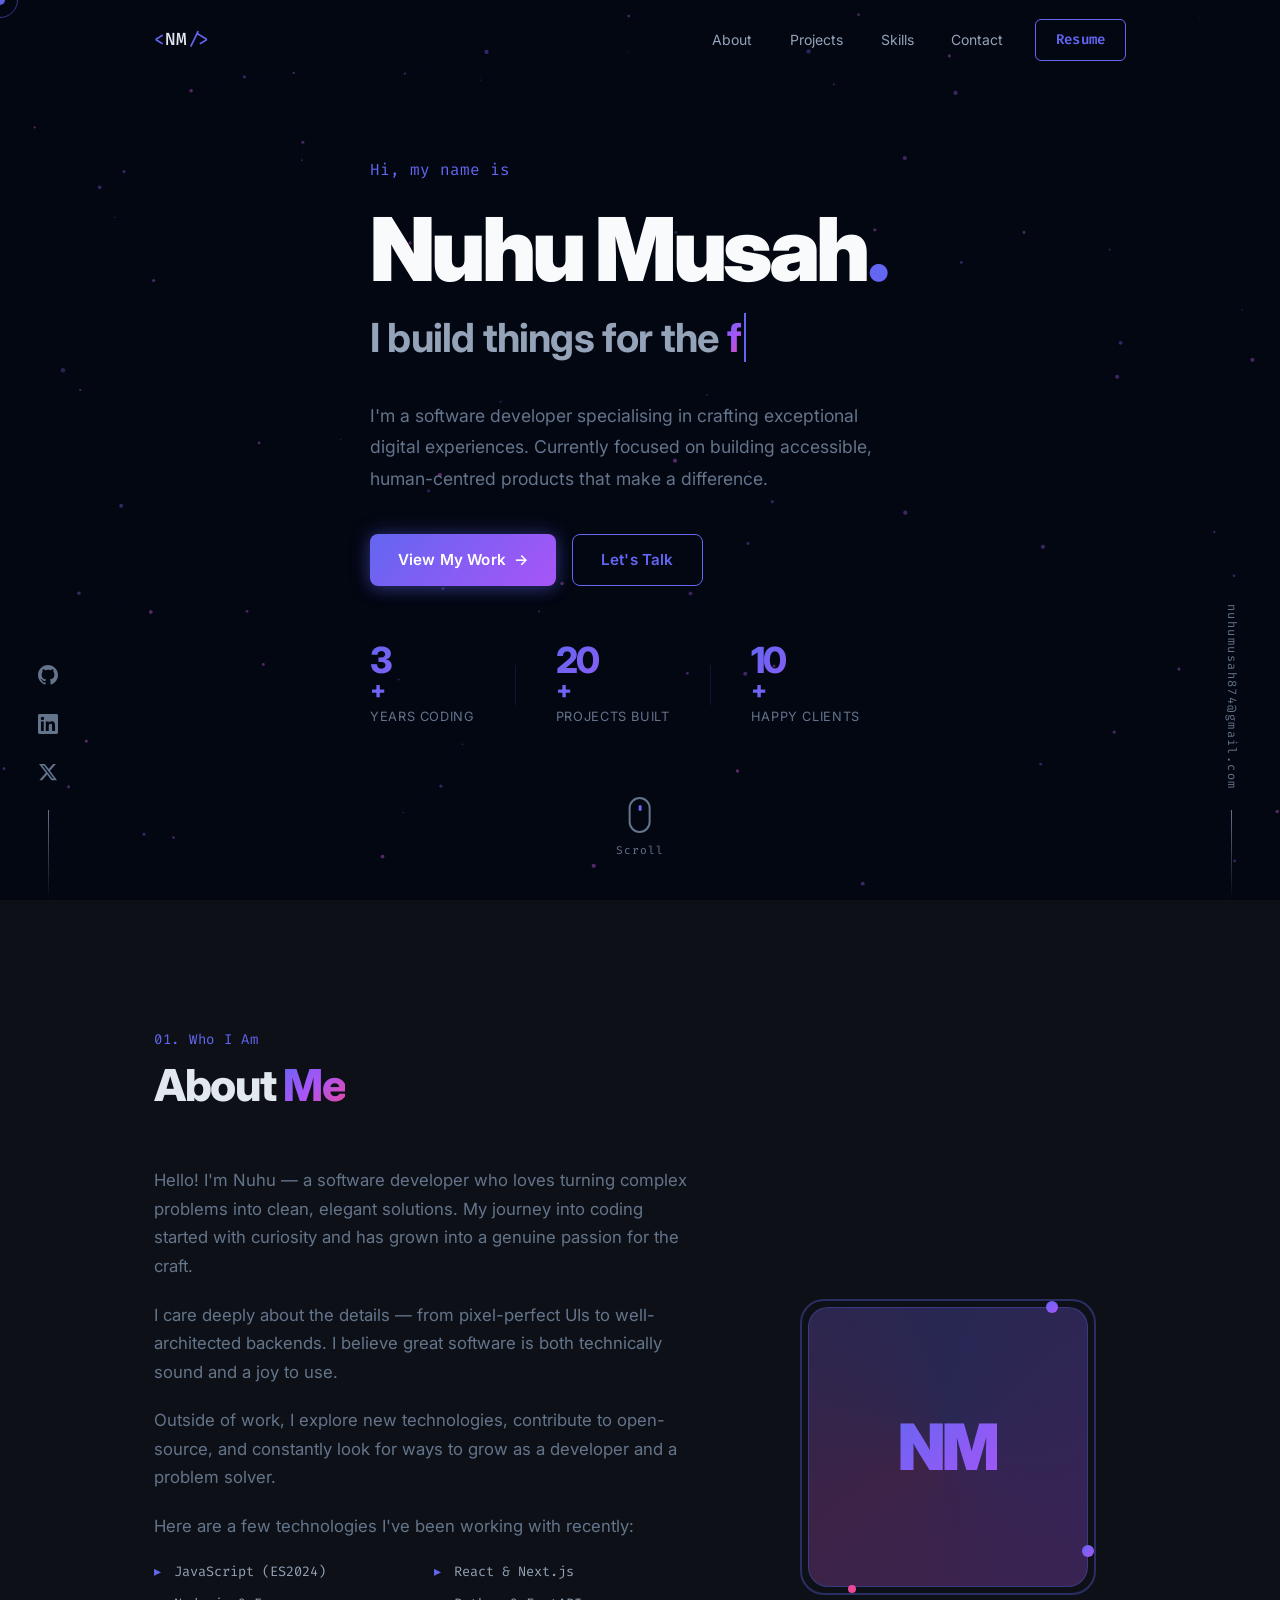
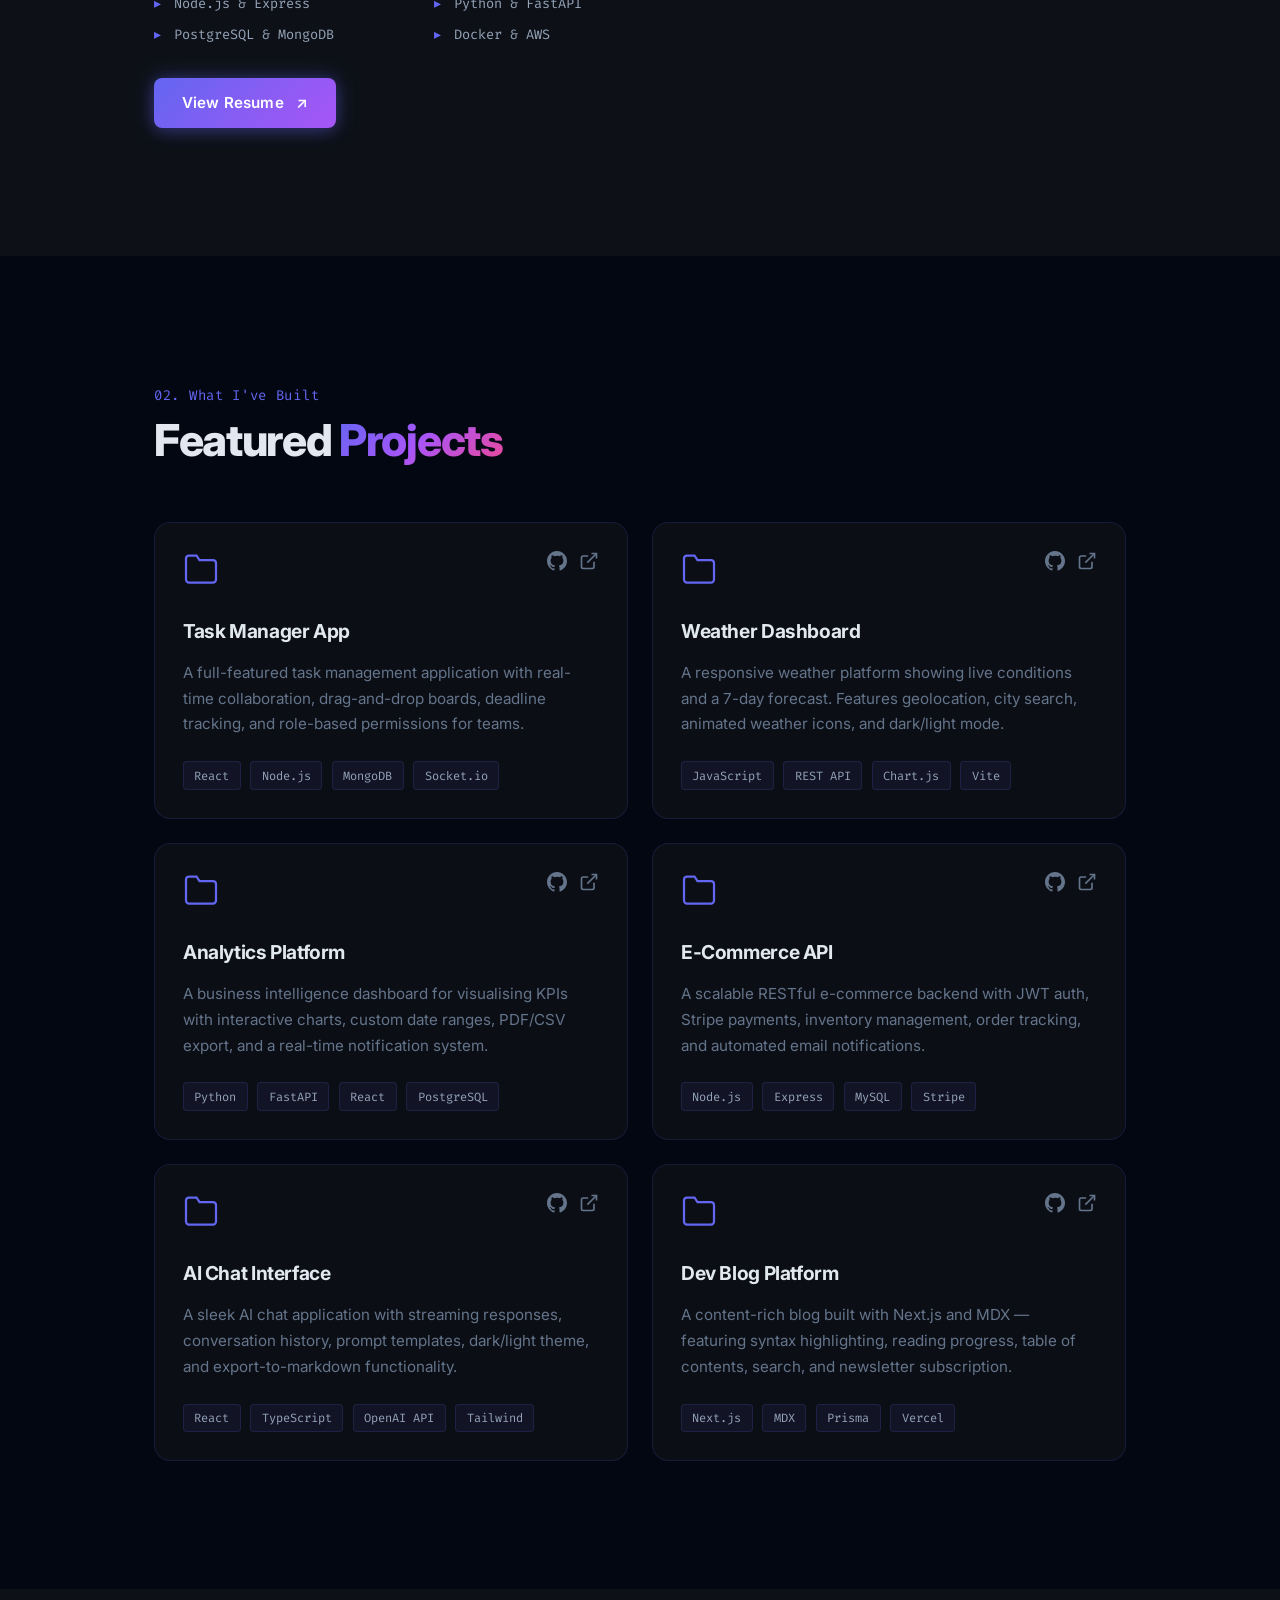
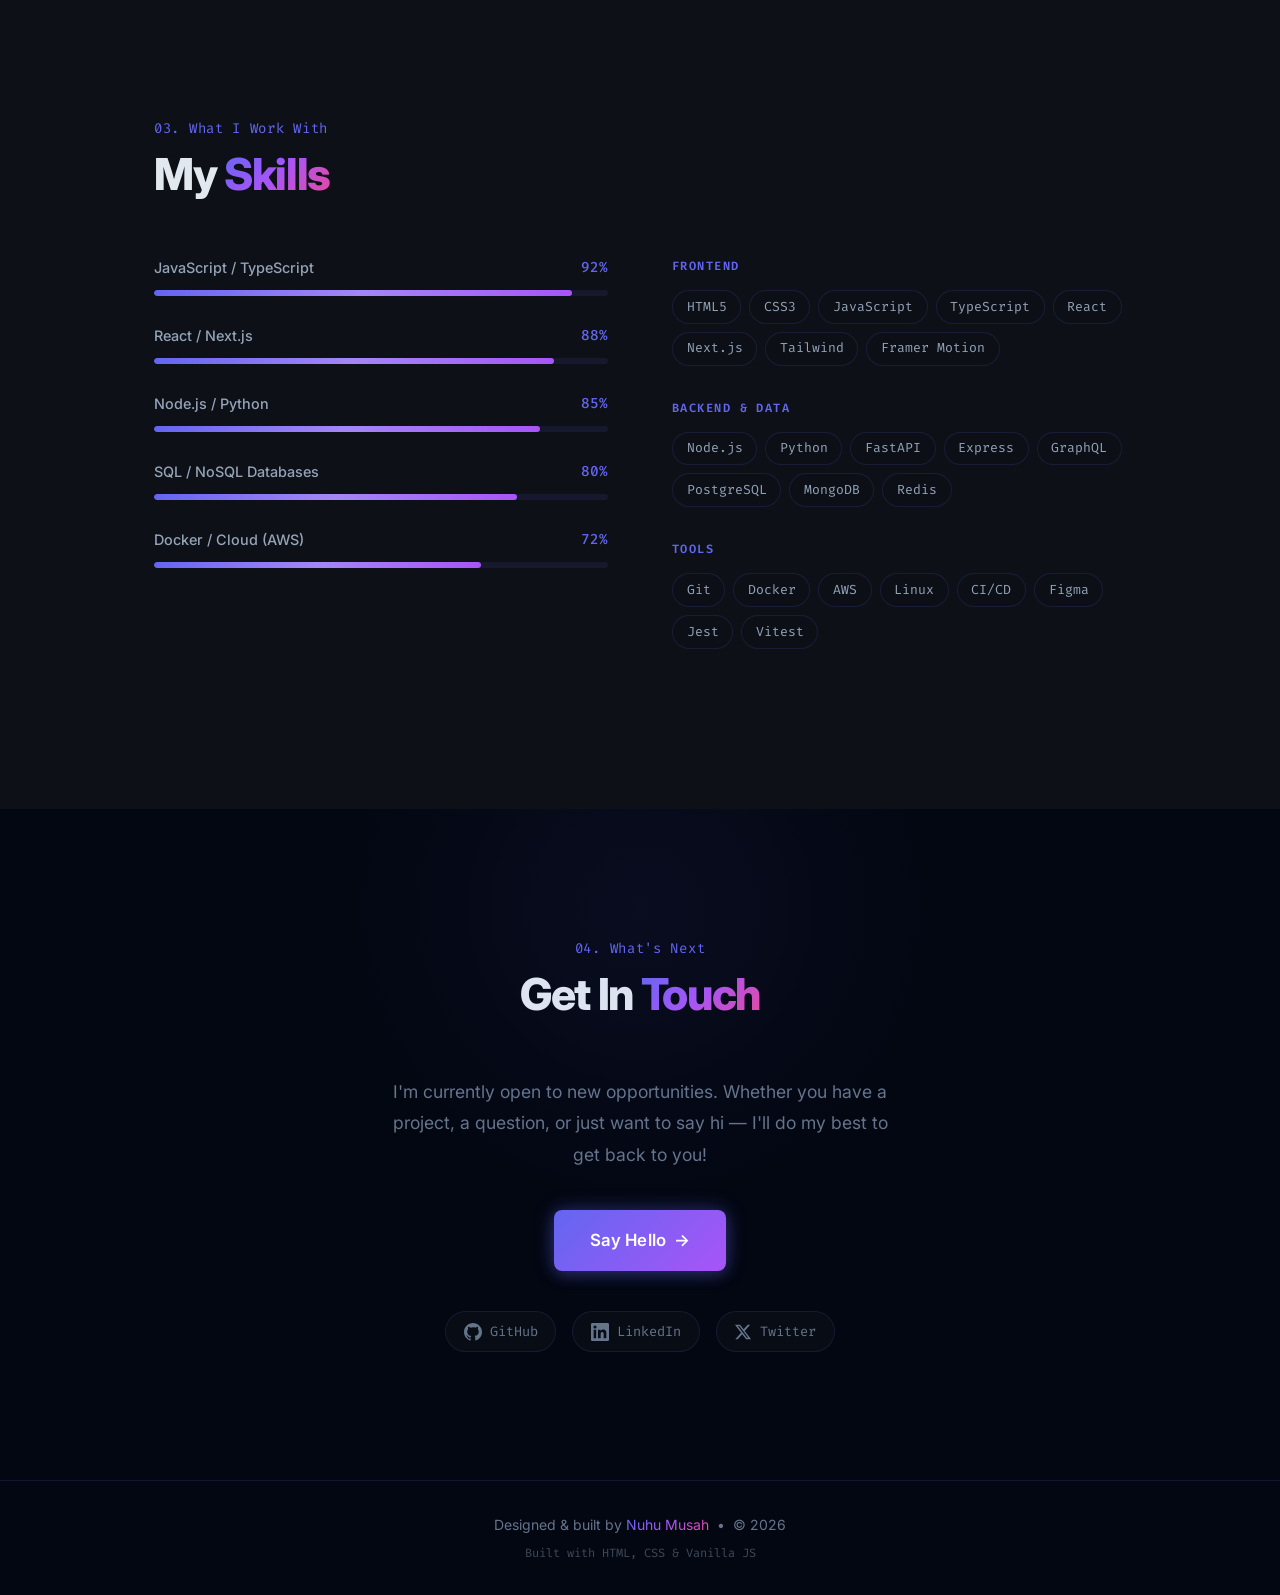
==== index.html @ 547f2b6f "Initial portfolio website HTML/CSS/JS portfolio with Hero, About, Projects, Skills, Contact sections" ====
<!DOCTYPE html>
<html lang="en">
<head>
  <meta charset="UTF-8" />
  <meta name="viewport" content="width=device-width, initial-scale=1.0" />
  <title>Nuhu Musah — Software Developer</title>
  <meta name="description" content="Nuhu Musah — Software Developer building clean, performant, user-friendly software." />
  <link rel="stylesheet" href="style.css" />
  <link rel="preconnect" href="https://fonts.googleapis.com" />
  <link rel="preconnect" href="https://fonts.gstatic.com" crossorigin />
  <link href="https://fonts.googleapis.com/css2?family=Inter:wght@300;400;500;600;700;800;900&family=Fira+Code:wght@400;500&display=swap" rel="stylesheet" />
</head>
<body>

  <!-- CURSOR -->
  <div class="cursor" id="cursor"></div>
  <div class="cursor-follower" id="cursorFollower"></div>

  <!-- NAV -->
  <header class="nav" id="nav">
    <div class="nav__inner">
      <a href="#hero" class="nav__logo">
        <span class="logo-bracket">&lt;</span>NM<span class="logo-bracket">/&gt;</span>
      </a>
      <nav class="nav__links">
        <a href="#about" class="nav-link"><span class="nav-link__num"></span>About</a>
        <a href="#projects" class="nav-link"><span class="nav-link__num"></span>Projects</a>
        <a href="#skills" class="nav-link"><span class="nav-link__num"></span>Skills</a>
        <a href="#contact" class="nav-link"><span class="nav-link__num"></span>Contact</a>
        <a href="resume.html" target="_blank" class="btn btn--nav">Resume</a>
      </nav>
      <button class="burger" id="burger" aria-label="Toggle menu">
        <span></span><span></span><span></span>
      </button>
    </div>
    <div class="nav__mobile" id="mobileMenu">
      <a href="#about" class="mobile-link" data-num="01">About</a>
      <a href="#projects" class="mobile-link" data-num="02">Projects</a>
      <a href="#skills" class="mobile-link" data-num="03">Skills</a>
      <a href="#contact" class="mobile-link" data-num="04">Contact</a>
    </div>
  </header>

  <!-- SOCIAL SIDEBAR -->
  <aside class="sidebar sidebar--left">
    <a href="https://github.com/NullPointer3" target="_blank" rel="noopener" aria-label="GitHub">
      <svg viewBox="0 0 24 24" fill="currentColor" width="20" height="20"><path d="M12 0C5.37 0 0 5.37 0 12c0 5.3 3.44 9.8 8.21 11.39.6.11.82-.26.82-.58v-2.03c-3.34.72-4.04-1.61-4.04-1.61-.55-1.39-1.34-1.76-1.34-1.76-1.09-.74.08-.73.08-.73 1.2.09 1.84 1.24 1.84 1.24 1.07 1.83 2.8 1.3 3.49 1 .11-.78.42-1.3.76-1.6-2.67-.3-5.47-1.33-5.47-5.93 0-1.31.47-2.38 1.24-3.22-.13-.3-.54-1.52.12-3.18 0 0 1.01-.32 3.3 1.23a11.5 11.5 0 0 1 3-.4c1.02 0 2.04.13 3 .4 2.28-1.55 3.29-1.23 3.29-1.23.66 1.66.25 2.88.12 3.18.77.84 1.24 1.91 1.24 3.22 0 4.61-2.81 5.63-5.48 5.92.43.37.81 1.1.81 2.22v3.29c0 .32.21.7.82.58C20.56 21.8 24 17.3 24 12c0-6.63-5.37-12-12-12z"/></svg>
    </a>
    <a href="https://linkedin.com/in/nuhu-musah-ibrahim" target="_blank" rel="noopener" aria-label="LinkedIn">
      <svg viewBox="0 0 24 24" fill="currentColor" width="20" height="20"><path d="M20.45 20.45h-3.56v-5.57c0-1.33-.02-3.04-1.85-3.04-1.85 0-2.13 1.45-2.13 2.94v5.67H9.35V9h3.41v1.56h.05c.48-.9 1.64-1.85 3.37-1.85 3.6 0 4.27 2.37 4.27 5.46v6.28zM5.34 7.43a2.07 2.07 0 1 1 0-4.14 2.07 2.07 0 0 1 0 4.14zM6.9 20.45H3.56V9H6.9v11.45zM22.22 0H1.77C.79 0 0 .77 0 1.73v20.54C0 23.23.79 24 1.77 24h20.45C23.21 24 24 23.23 24 22.27V1.73C24 .77 23.21 0 22.22 0z"/></svg>
    </a>
    <a href="https://twitter.com/" target="_blank" rel="noopener" aria-label="Twitter">
      <svg viewBox="0 0 24 24" fill="currentColor" width="20" height="20"><path d="M18.244 2.25h3.308l-7.227 8.26 8.502 11.24H16.17l-5.214-6.817L4.99 21.75H1.68l7.73-8.835L1.254 2.25H8.08l4.713 6.231zm-1.161 17.52h1.833L7.084 4.126H5.117z"/></svg>
    </a>
    <div class="sidebar__line"></div>
  </aside>

  <aside class="sidebar sidebar--right">
    <a href="mailto:nuhumusah874@gmail.com" class="sidebar__email">nuhumusah874@gmail.com</a>
    <div class="sidebar__line"></div>
  </aside>

  <main>

    <!-- HERO -->
    <section class="hero" id="hero">
      <canvas class="hero__canvas" id="heroCanvas"></canvas>
      <div class="hero__content">
        <p class="hero__tag reveal-up">Hi, my name is</p>
        <h1 class="hero__name reveal-up">Nuhu Musah<span class="cursor-blink">.</span></h1>
        <h2 class="hero__subtitle reveal-up">
          I build things for the <span class="gradient-text" id="typewriter"></span>
        </h2>
        <p class="hero__desc reveal-up">
          I'm a software developer specialising in crafting exceptional digital experiences.
          Currently focused on building accessible, human-centred products that make a difference.
        </p>
        <div class="hero__cta reveal-up">
          <a href="#projects" class="btn btn--glow">View My Work <span class="btn__arrow">&#8594;</span></a>
          <a href="#contact" class="btn btn--ghost">Let's Talk</a>
        </div>
        <div class="hero__stats reveal-up">
          <div class="stat">
            <span class="stat__num" data-target="3">0</span><span class="stat__plus">+</span>
            <span class="stat__label">Years Coding</span>
          </div>
          <div class="stat__divider"></div>
          <div class="stat">
            <span class="stat__num" data-target="20">0</span><span class="stat__plus">+</span>
            <span class="stat__label">Projects Built</span>
          </div>
          <div class="stat__divider"></div>
          <div class="stat">
            <span class="stat__num" data-target="10">0</span><span class="stat__plus">+</span>
            <span class="stat__label">Happy Clients</span>
          </div>
        </div>
      </div>
      <a href="#about" class="hero__scroll-cue" aria-label="Scroll down">
        <div class="scroll-mouse"><div class="scroll-wheel"></div></div>
        <span>Scroll</span>
      </a>
    </section>

    <!-- ABOUT -->
    <section class="about section" id="about">
      <div class="container">
        <p class="section-eyebrow reveal-up">01. Who I Am</p>
        <h2 class="section-title reveal-up">About <span class="gradient-text">Me</span></h2>
        <div class="about__grid">
          <div class="about__text reveal-up">
            <p>
              Hello! I'm Nuhu — a software developer who loves turning complex problems into
              clean, elegant solutions. My journey into coding started with curiosity and has
              grown into a genuine passion for the craft.
            </p>
            <p>
              I care deeply about the details — from pixel-perfect UIs to well-architected
              backends. I believe great software is both technically sound and a joy to use.
            </p>
            <p>
              Outside of work, I explore new technologies, contribute to open-source, and
              constantly look for ways to grow as a developer and a problem solver.
            </p>
            <p>Here are a few technologies I've been working with recently:</p>
            <ul class="about__tech-list">
              <li>JavaScript (ES2024)</li>
              <li>React &amp; Next.js</li>
              <li>Node.js &amp; Express</li>
              <li>Python &amp; FastAPI</li>
              <li>PostgreSQL &amp; MongoDB</li>
              <li>Docker &amp; AWS</li>
            </ul>
            <a href="resume.html" target="_blank" class="btn btn--glow" style="margin-top:2rem; display:inline-flex;">
              View Resume <span style="margin-left:0.25rem">&#8599;</span>
            </a>
          </div>
          <div class="about__photo reveal-up">
            <div class="photo-frame">
              <div class="photo-inner">
                <div class="avatar-letters">NM</div>
              </div>
              <div class="photo-border"></div>
              <div class="photo-dot photo-dot--1"></div>
              <div class="photo-dot photo-dot--2"></div>
              <div class="photo-dot photo-dot--3"></div>
            </div>
          </div>
        </div>
      </div>
    </section>

    <!-- PROJECTS -->
    <section class="projects section" id="projects">
      <div class="container">
        <p class="section-eyebrow reveal-up">02. What I've Built</p>
        <h2 class="section-title reveal-up">Featured <span class="gradient-text">Projects</span></h2>
        <div class="projects__grid">

          <article class="project-card reveal-up" data-index="1">
            <div class="project-card__glow"></div>
            <div class="project-card__inner">
              <div class="project-card__top">
                <div class="project-card__folder">
                  <svg viewBox="0 0 24 24" fill="none" stroke="currentColor" stroke-width="1.5" width="36" height="36"><path d="M22 19a2 2 0 0 1-2 2H4a2 2 0 0 1-2-2V5a2 2 0 0 1 2-2h5l2 3h9a2 2 0 0 1 2 2z"/></svg>
                </div>
                <div class="project-card__links">
                  <a href="#" aria-label="GitHub" title="View source">
                    <svg viewBox="0 0 24 24" fill="currentColor" width="20" height="20"><path d="M12 0C5.37 0 0 5.37 0 12c0 5.3 3.44 9.8 8.21 11.39.6.11.82-.26.82-.58v-2.03c-3.34.72-4.04-1.61-4.04-1.61-.55-1.39-1.34-1.76-1.34-1.76-1.09-.74.08-.73.08-.73 1.2.09 1.84 1.24 1.84 1.24 1.07 1.83 2.8 1.3 3.49 1 .11-.78.42-1.3.76-1.6-2.67-.3-5.47-1.33-5.47-5.93 0-1.31.47-2.38 1.24-3.22-.13-.3-.54-1.52.12-3.18 0 0 1.01-.32 3.3 1.23a11.5 11.5 0 0 1 3-.4c1.02 0 2.04.13 3 .4 2.28-1.55 3.29-1.23 3.29-1.23.66 1.66.25 2.88.12 3.18.77.84 1.24 1.91 1.24 3.22 0 4.61-2.81 5.63-5.48 5.92.43.37.81 1.1.81 2.22v3.29c0 .32.21.7.82.58C20.56 21.8 24 17.3 24 12c0-6.63-5.37-12-12-12z"/></svg>
                  </a>
                  <a href="#" aria-label="Live demo" title="Live demo">
                    <svg viewBox="0 0 24 24" fill="none" stroke="currentColor" stroke-width="2" width="20" height="20"><path d="M18 13v6a2 2 0 0 1-2 2H5a2 2 0 0 1-2-2V8a2 2 0 0 1 2-2h6"/><polyline points="15 3 21 3 21 9"/><line x1="10" y1="14" x2="21" y2="3"/></svg>
                  </a>
                </div>
              </div>
              <h3 class="project-card__title">Task Manager App</h3>
              <p class="project-card__desc">
                A full-featured task management application with real-time collaboration,
                drag-and-drop boards, deadline tracking, and role-based permissions for teams.
              </p>
              <footer class="project-card__footer">
                <ul class="project-card__tags">
                  <li>React</li><li>Node.js</li><li>MongoDB</li><li>Socket.io</li>
                </ul>
              </footer>
            </div>
          </article>

          <article class="project-card reveal-up" data-index="2">
            <div class="project-card__glow"></div>
            <div class="project-card__inner">
              <div class="project-card__top">
                <div class="project-card__folder">
                  <svg viewBox="0 0 24 24" fill="none" stroke="currentColor" stroke-width="1.5" width="36" height="36"><path d="M22 19a2 2 0 0 1-2 2H4a2 2 0 0 1-2-2V5a2 2 0 0 1 2-2h5l2 3h9a2 2 0 0 1 2 2z"/></svg>
                </div>
                <div class="project-card__links">
                  <a href="#" aria-label="GitHub" title="View source">
                    <svg viewBox="0 0 24 24" fill="currentColor" width="20" height="20"><path d="M12 0C5.37 0 0 5.37 0 12c0 5.3 3.44 9.8 8.21 11.39.6.11.82-.26.82-.58v-2.03c-3.34.72-4.04-1.61-4.04-1.61-.55-1.39-1.34-1.76-1.34-1.76-1.09-.74.08-.73.08-.73 1.2.09 1.84 1.24 1.84 1.24 1.07 1.83 2.8 1.3 3.49 1 .11-.78.42-1.3.76-1.6-2.67-.3-5.47-1.33-5.47-5.93 0-1.31.47-2.38 1.24-3.22-.13-.3-.54-1.52.12-3.18 0 0 1.01-.32 3.3 1.23a11.5 11.5 0 0 1 3-.4c1.02 0 2.04.13 3 .4 2.28-1.55 3.29-1.23 3.29-1.23.66 1.66.25 2.88.12 3.18.77.84 1.24 1.91 1.24 3.22 0 4.61-2.81 5.63-5.48 5.92.43.37.81 1.1.81 2.22v3.29c0 .32.21.7.82.58C20.56 21.8 24 17.3 24 12c0-6.63-5.37-12-12-12z"/></svg>
                  </a>
                  <a href="#" aria-label="Live demo" title="Live demo">
                    <svg viewBox="0 0 24 24" fill="none" stroke="currentColor" stroke-width="2" width="20" height="20"><path d="M18 13v6a2 2 0 0 1-2 2H5a2 2 0 0 1-2-2V8a2 2 0 0 1 2-2h6"/><polyline points="15 3 21 3 21 9"/><line x1="10" y1="14" x2="21" y2="3"/></svg>
                  </a>
                </div>
              </div>
              <h3 class="project-card__title">Weather Dashboard</h3>
              <p class="project-card__desc">
                A responsive weather platform showing live conditions and a 7-day forecast.
                Features geolocation, city search, animated weather icons, and dark/light mode.
              </p>
              <footer class="project-card__footer">
                <ul class="project-card__tags">
                  <li>JavaScript</li><li>REST API</li><li>Chart.js</li><li>Vite</li>
                </ul>
              </footer>
            </div>
          </article>

          <article class="project-card reveal-up" data-index="3">
            <div class="project-card__glow"></div>
            <div class="project-card__inner">
              <div class="project-card__top">
                <div class="project-card__folder">
                  <svg viewBox="0 0 24 24" fill="none" stroke="currentColor" stroke-width="1.5" width="36" height="36"><path d="M22 19a2 2 0 0 1-2 2H4a2 2 0 0 1-2-2V5a2 2 0 0 1 2-2h5l2 3h9a2 2 0 0 1 2 2z"/></svg>
                </div>
                <div class="project-card__links">
                  <a href="#" aria-label="GitHub" title="View source">
                    <svg viewBox="0 0 24 24" fill="currentColor" width="20" height="20"><path d="M12 0C5.37 0 0 5.37 0 12c0 5.3 3.44 9.8 8.21 11.39.6.11.82-.26.82-.58v-2.03c-3.34.72-4.04-1.61-4.04-1.61-.55-1.39-1.34-1.76-1.34-1.76-1.09-.74.08-.73.08-.73 1.2.09 1.84 1.24 1.84 1.24 1.07 1.83 2.8 1.3 3.49 1 .11-.78.42-1.3.76-1.6-2.67-.3-5.47-1.33-5.47-5.93 0-1.31.47-2.38 1.24-3.22-.13-.3-.54-1.52.12-3.18 0 0 1.01-.32 3.3 1.23a11.5 11.5 0 0 1 3-.4c1.02 0 2.04.13 3 .4 2.28-1.55 3.29-1.23 3.29-1.23.66 1.66.25 2.88.12 3.18.77.84 1.24 1.91 1.24 3.22 0 4.61-2.81 5.63-5.48 5.92.43.37.81 1.1.81 2.22v3.29c0 .32.21.7.82.58C20.56 21.8 24 17.3 24 12c0-6.63-5.37-12-12-12z"/></svg>
                  </a>
                  <a href="#" aria-label="Live demo" title="Live demo">
                    <svg viewBox="0 0 24 24" fill="none" stroke="currentColor" stroke-width="2" width="20" height="20"><path d="M18 13v6a2 2 0 0 1-2 2H5a2 2 0 0 1-2-2V8a2 2 0 0 1 2-2h6"/><polyline points="15 3 21 3 21 9"/><line x1="10" y1="14" x2="21" y2="3"/></svg>
                  </a>
                </div>
              </div>
              <h3 class="project-card__title">Analytics Platform</h3>
              <p class="project-card__desc">
                A business intelligence dashboard for visualising KPIs with interactive charts,
                custom date ranges, PDF/CSV export, and a real-time notification system.
              </p>
              <footer class="project-card__footer">
                <ul class="project-card__tags">
                  <li>Python</li><li>FastAPI</li><li>React</li><li>PostgreSQL</li>
                </ul>
              </footer>
            </div>
          </article>

          <article class="project-card reveal-up" data-index="4">
            <div class="project-card__glow"></div>
            <div class="project-card__inner">
              <div class="project-card__top">
                <div class="project-card__folder">
                  <svg viewBox="0 0 24 24" fill="none" stroke="currentColor" stroke-width="1.5" width="36" height="36"><path d="M22 19a2 2 0 0 1-2 2H4a2 2 0 0 1-2-2V5a2 2 0 0 1 2-2h5l2 3h9a2 2 0 0 1 2 2z"/></svg>
                </div>
                <div class="project-card__links">
                  <a href="#" aria-label="GitHub" title="View source">
                    <svg viewBox="0 0 24 24" fill="currentColor" width="20" height="20"><path d="M12 0C5.37 0 0 5.37 0 12c0 5.3 3.44 9.8 8.21 11.39.6.11.82-.26.82-.58v-2.03c-3.34.72-4.04-1.61-4.04-1.61-.55-1.39-1.34-1.76-1.34-1.76-1.09-.74.08-.73.08-.73 1.2.09 1.84 1.24 1.84 1.24 1.07 1.83 2.8 1.3 3.49 1 .11-.78.42-1.3.76-1.6-2.67-.3-5.47-1.33-5.47-5.93 0-1.31.47-2.38 1.24-3.22-.13-.3-.54-1.52.12-3.18 0 0 1.01-.32 3.3 1.23a11.5 11.5 0 0 1 3-.4c1.02 0 2.04.13 3 .4 2.28-1.55 3.29-1.23 3.29-1.23.66 1.66.25 2.88.12 3.18.77.84 1.24 1.91 1.24 3.22 0 4.61-2.81 5.63-5.48 5.92.43.37.81 1.1.81 2.22v3.29c0 .32.21.7.82.58C20.56 21.8 24 17.3 24 12c0-6.63-5.37-12-12-12z"/></svg>
                  </a>
                  <a href="#" aria-label="Live demo" title="Live demo">
                    <svg viewBox="0 0 24 24" fill="none" stroke="currentColor" stroke-width="2" width="20" height="20"><path d="M18 13v6a2 2 0 0 1-2 2H5a2 2 0 0 1-2-2V8a2 2 0 0 1 2-2h6"/><polyline points="15 3 21 3 21 9"/><line x1="10" y1="14" x2="21" y2="3"/></svg>
                  </a>
                </div>
              </div>
              <h3 class="project-card__title">E-Commerce API</h3>
              <p class="project-card__desc">
                A scalable RESTful e-commerce backend with JWT auth, Stripe payments,
                inventory management, order tracking, and automated email notifications.
              </p>
              <footer class="project-card__footer">
                <ul class="project-card__tags">
                  <li>Node.js</li><li>Express</li><li>MySQL</li><li>Stripe</li>
                </ul>
              </footer>
            </div>
          </article>

          <article class="project-card reveal-up" data-index="5">
            <div class="project-card__glow"></div>
            <div class="project-card__inner">
              <div class="project-card__top">
                <div class="project-card__folder">
                  <svg viewBox="0 0 24 24" fill="none" stroke="currentColor" stroke-width="1.5" width="36" height="36"><path d="M22 19a2 2 0 0 1-2 2H4a2 2 0 0 1-2-2V5a2 2 0 0 1 2-2h5l2 3h9a2 2 0 0 1 2 2z"/></svg>
                </div>
                <div class="project-card__links">
                  <a href="#" aria-label="GitHub" title="View source">
                    <svg viewBox="0 0 24 24" fill="currentColor" width="20" height="20"><path d="M12 0C5.37 0 0 5.37 0 12c0 5.3 3.44 9.8 8.21 11.39.6.11.82-.26.82-.58v-2.03c-3.34.72-4.04-1.61-4.04-1.61-.55-1.39-1.34-1.76-1.34-1.76-1.09-.74.08-.73.08-.73 1.2.09 1.84 1.24 1.84 1.24 1.07 1.83 2.8 1.3 3.49 1 .11-.78.42-1.3.76-1.6-2.67-.3-5.47-1.33-5.47-5.93 0-1.31.47-2.38 1.24-3.22-.13-.3-.54-1.52.12-3.18 0 0 1.01-.32 3.3 1.23a11.5 11.5 0 0 1 3-.4c1.02 0 2.04.13 3 .4 2.28-1.55 3.29-1.23 3.29-1.23.66 1.66.25 2.88.12 3.18.77.84 1.24 1.91 1.24 3.22 0 4.61-2.81 5.63-5.48 5.92.43.37.81 1.1.81 2.22v3.29c0 .32.21.7.82.58C20.56 21.8 24 17.3 24 12c0-6.63-5.37-12-12-12z"/></svg>
                  </a>
                  <a href="#" aria-label="Live demo" title="Live demo">
                    <svg viewBox="0 0 24 24" fill="none" stroke="currentColor" stroke-width="2" width="20" height="20"><path d="M18 13v6a2 2 0 0 1-2 2H5a2 2 0 0 1-2-2V8a2 2 0 0 1 2-2h6"/><polyline points="15 3 21 3 21 9"/><line x1="10" y1="14" x2="21" y2="3"/></svg>
                  </a>
                </div>
              </div>
              <h3 class="project-card__title">AI Chat Interface</h3>
              <p class="project-card__desc">
                A sleek AI chat application with streaming responses, conversation history,
                prompt templates, dark/light theme, and export-to-markdown functionality.
              </p>
              <footer class="project-card__footer">
                <ul class="project-card__tags">
                  <li>React</li><li>TypeScript</li><li>OpenAI API</li><li>Tailwind</li>
                </ul>
              </footer>
            </div>
          </article>

          <article class="project-card reveal-up" data-index="6">
            <div class="project-card__glow"></div>
            <div class="project-card__inner">
              <div class="project-card__top">
                <div class="project-card__folder">
                  <svg viewBox="0 0 24 24" fill="none" stroke="currentColor" stroke-width="1.5" width="36" height="36"><path d="M22 19a2 2 0 0 1-2 2H4a2 2 0 0 1-2-2V5a2 2 0 0 1 2-2h5l2 3h9a2 2 0 0 1 2 2z"/></svg>
                </div>
                <div class="project-card__links">
                  <a href="#" aria-label="GitHub" title="View source">
                    <svg viewBox="0 0 24 24" fill="currentColor" width="20" height="20"><path d="M12 0C5.37 0 0 5.37 0 12c0 5.3 3.44 9.8 8.21 11.39.6.11.82-.26.82-.58v-2.03c-3.34.72-4.04-1.61-4.04-1.61-.55-1.39-1.34-1.76-1.34-1.76-1.09-.74.08-.73.08-.73 1.2.09 1.84 1.24 1.84 1.24 1.07 1.83 2.8 1.3 3.49 1 .11-.78.42-1.3.76-1.6-2.67-.3-5.47-1.33-5.47-5.93 0-1.31.47-2.38 1.24-3.22-.13-.3-.54-1.52.12-3.18 0 0 1.01-.32 3.3 1.23a11.5 11.5 0 0 1 3-.4c1.02 0 2.04.13 3 .4 2.28-1.55 3.29-1.23 3.29-1.23.66 1.66.25 2.88.12 3.18.77.84 1.24 1.91 1.24 3.22 0 4.61-2.81 5.63-5.48 5.92.43.37.81 1.1.81 2.22v3.29c0 .32.21.7.82.58C20.56 21.8 24 17.3 24 12c0-6.63-5.37-12-12-12z"/></svg>
                  </a>
                  <a href="#" aria-label="Live demo" title="Live demo">
                    <svg viewBox="0 0 24 24" fill="none" stroke="currentColor" stroke-width="2" width="20" height="20"><path d="M18 13v6a2 2 0 0 1-2 2H5a2 2 0 0 1-2-2V8a2 2 0 0 1 2-2h6"/><polyline points="15 3 21 3 21 9"/><line x1="10" y1="14" x2="21" y2="3"/></svg>
                  </a>
                </div>
              </div>
              <h3 class="project-card__title">Dev Blog Platform</h3>
              <p class="project-card__desc">
                A content-rich blog built with Next.js and MDX — featuring syntax highlighting,
                reading progress, table of contents, search, and newsletter subscription.
              </p>
              <footer class="project-card__footer">
                <ul class="project-card__tags">
                  <li>Next.js</li><li>MDX</li><li>Prisma</li><li>Vercel</li>
                </ul>
              </footer>
            </div>
          </article>

        </div>
      </div>
    </section>

    <!-- SKILLS -->
    <section class="skills section" id="skills">
      <div class="container">
        <p class="section-eyebrow reveal-up">03. What I Work With</p>
        <h2 class="section-title reveal-up">My <span class="gradient-text">Skills</span></h2>
        <div class="skills__layout">
          <div class="skills__bars reveal-up">
            <div class="skill-bar">
              <div class="skill-bar__header">
                <span>JavaScript / TypeScript</span><span class="skill-bar__pct">92%</span>
              </div>
              <div class="skill-bar__track"><div class="skill-bar__fill" data-width="92"></div></div>
            </div>
            <div class="skill-bar">
              <div class="skill-bar__header">
                <span>React / Next.js</span><span class="skill-bar__pct">88%</span>
              </div>
              <div class="skill-bar__track"><div class="skill-bar__fill" data-width="88"></div></div>
            </div>
            <div class="skill-bar">
              <div class="skill-bar__header">
                <span>Node.js / Python</span><span class="skill-bar__pct">85%</span>
              </div>
              <div class="skill-bar__track"><div class="skill-bar__fill" data-width="85"></div></div>
            </div>
            <div class="skill-bar">
              <div class="skill-bar__header">
                <span>SQL / NoSQL Databases</span><span class="skill-bar__pct">80%</span>
              </div>
              <div class="skill-bar__track"><div class="skill-bar__fill" data-width="80"></div></div>
            </div>
            <div class="skill-bar">
              <div class="skill-bar__header">
                <span>Docker / Cloud (AWS)</span><span class="skill-bar__pct">72%</span>
              </div>
              <div class="skill-bar__track"><div class="skill-bar__fill" data-width="72"></div></div>
            </div>
          </div>
          <div class="skills__pills-section reveal-up">
            <div class="skill-group">
              <h3>Frontend</h3>
              <div class="pill-grid">
                <span class="pill">HTML5</span><span class="pill">CSS3</span>
                <span class="pill">JavaScript</span><span class="pill">TypeScript</span>
                <span class="pill">React</span><span class="pill">Next.js</span>
                <span class="pill">Tailwind</span><span class="pill">Framer Motion</span>
              </div>
            </div>
            <div class="skill-group">
              <h3>Backend &amp; Data</h3>
              <div class="pill-grid">
                <span class="pill">Node.js</span><span class="pill">Python</span>
                <span class="pill">FastAPI</span><span class="pill">Express</span>
                <span class="pill">GraphQL</span><span class="pill">PostgreSQL</span>
                <span class="pill">MongoDB</span><span class="pill">Redis</span>
              </div>
            </div>
            <div class="skill-group">
              <h3>Tools</h3>
              <div class="pill-grid">
                <span class="pill">Git</span><span class="pill">Docker</span>
                <span class="pill">AWS</span><span class="pill">Linux</span>
                <span class="pill">CI/CD</span><span class="pill">Figma</span>
                <span class="pill">Jest</span><span class="pill">Vitest</span>
              </div>
            </div>
          </div>
        </div>
      </div>
    </section>

    <!-- CONTACT -->
    <section class="contact section" id="contact">
      <div class="container">
        <p class="section-eyebrow reveal-up">04. What's Next</p>
        <h2 class="section-title reveal-up">Get In <span class="gradient-text">Touch</span></h2>
        <p class="contact__sub reveal-up">
          I'm currently open to new opportunities. Whether you have a project,
          a question, or just want to say hi — I'll do my best to get back to you!
        </p>
        <a href="mailto:nuhumusah874@gmail.com" class="btn btn--glow btn--xl reveal-up">
          Say Hello <span class="btn__arrow">&#8594;</span>
        </a>
        <div class="contact__social reveal-up">
          <a href="https://github.com/" target="_blank" rel="noopener" class="social-pill">
            <svg viewBox="0 0 24 24" fill="currentColor" width="18" height="18"><path d="M12 0C5.37 0 0 5.37 0 12c0 5.3 3.44 9.8 8.21 11.39.6.11.82-.26.82-.58v-2.03c-3.34.72-4.04-1.61-4.04-1.61-.55-1.39-1.34-1.76-1.34-1.76-1.09-.74.08-.73.08-.73 1.2.09 1.84 1.24 1.84 1.24 1.07 1.83 2.8 1.3 3.49 1 .11-.78.42-1.3.76-1.6-2.67-.3-5.47-1.33-5.47-5.93 0-1.31.47-2.38 1.24-3.22-.13-.3-.54-1.52.12-3.18 0 0 1.01-.32 3.3 1.23a11.5 11.5 0 0 1 3-.4c1.02 0 2.04.13 3 .4 2.28-1.55 3.29-1.23 3.29-1.23.66 1.66.25 2.88.12 3.18.77.84 1.24 1.91 1.24 3.22 0 4.61-2.81 5.63-5.48 5.92.43.37.81 1.1.81 2.22v3.29c0 .32.21.7.82.58C20.56 21.8 24 17.3 24 12c0-6.63-5.37-12-12-12z"/></svg>
            GitHub
          </a>
          <a href="https://linkedin.com/in/" target="_blank" rel="noopener" class="social-pill">
            <svg viewBox="0 0 24 24" fill="currentColor" width="18" height="18"><path d="M20.45 20.45h-3.56v-5.57c0-1.33-.02-3.04-1.85-3.04-1.85 0-2.13 1.45-2.13 2.94v5.67H9.35V9h3.41v1.56h.05c.48-.9 1.64-1.85 3.37-1.85 3.6 0 4.27 2.37 4.27 5.46v6.28zM5.34 7.43a2.07 2.07 0 1 1 0-4.14 2.07 2.07 0 0 1 0 4.14zM6.9 20.45H3.56V9H6.9v11.45zM22.22 0H1.77C.79 0 0 .77 0 1.73v20.54C0 23.23.79 24 1.77 24h20.45C23.21 24 24 23.23 24 22.27V1.73C24 .77 23.21 0 22.22 0z"/></svg>
            LinkedIn
          </a>
          <a href="https://twitter.com/" target="_blank" rel="noopener" class="social-pill">
            <svg viewBox="0 0 24 24" fill="currentColor" width="18" height="18"><path d="M18.244 2.25h3.308l-7.227 8.26 8.502 11.24H16.17l-5.214-6.817L4.99 21.75H1.68l7.73-8.835L1.254 2.25H8.08l4.713 6.231zm-1.161 17.52h1.833L7.084 4.126H5.117z"/></svg>
            Twitter
          </a>
        </div>
      </div>
    </section>

  </main>

  <!-- FOOTER -->
  <footer class="footer">
    <p>
      Designed &amp; built by <span class="gradient-text">Nuhu Musah</span>
      &nbsp;&bull;&nbsp; &copy; <span id="year"></span>
    </p>
    <p class="footer__sub">Built with HTML, CSS &amp; Vanilla JS</p>
  </footer>

  <script src="script.js"></script>
</body>
</html>
---- style.css ----
/* ============================================================
   RESET & BASE
   ============================================================ */
*, *::before, *::after { box-sizing: border-box; margin: 0; padding: 0; }

:root {
  --bg:           #030712;
  --bg-2:         #0d1117;
  --bg-card:      rgba(13, 17, 23, 0.85);
  --border:       rgba(99, 102, 241, 0.15);
  --border-hover: rgba(99, 102, 241, 0.4);
  --text:         #e2e8f0;
  --text-muted:   #64748b;
  --text-dim:     #94a3b8;
  --accent-1:     #6366f1;
  --accent-2:     #a855f7;
  --accent-3:     #ec4899;
  --green:        #10b981;
  --font:         'Inter', system-ui, sans-serif;
  --mono:         'Fira Code', monospace;
  --nav-h:        80px;
  --max-w:        1100px;
  --ease:         cubic-bezier(0.4, 0, 0.2, 1);
}

html {
  scroll-behavior: smooth;
  scrollbar-width: thin;
  scrollbar-color: var(--accent-1) var(--bg-2);
}

::-webkit-scrollbar { width: 6px; }
::-webkit-scrollbar-track { background: var(--bg-2); }
::-webkit-scrollbar-thumb { background: var(--accent-1); border-radius: 3px; }

body {
  font-family: var(--font);
  background-color: var(--bg);
  color: var(--text);
  line-height: 1.7;
  overflow-x: hidden;
  cursor: none;
}

a { color: inherit; text-decoration: none; }
img { display: block; max-width: 100%; }
ul { list-style: none; }

/* ============================================================
   CUSTOM CURSOR
   ============================================================ */
.cursor {
  position: fixed;
  width: 10px;
  height: 10px;
  background: var(--accent-1);
  border-radius: 50%;
  pointer-events: none;
  z-index: 9999;
  transform: translate(-50%, -50%);
  transition: transform 0.1s, width 0.3s var(--ease), height 0.3s var(--ease), background 0.3s;
  mix-blend-mode: difference;
}

.cursor-follower {
  position: fixed;
  width: 36px;
  height: 36px;
  border: 1.5px solid rgba(99, 102, 241, 0.5);
  border-radius: 50%;
  pointer-events: none;
  z-index: 9998;
  transform: translate(-50%, -50%);
  transition: transform 0.18s var(--ease), width 0.3s var(--ease), height 0.3s var(--ease), opacity 0.3s;
}

body:has(a:hover) .cursor,
body:has(button:hover) .cursor { width: 20px; height: 20px; background: var(--accent-2); }
body:has(a:hover) .cursor-follower,
body:has(button:hover) .cursor-follower { width: 56px; height: 56px; opacity: 0.5; }

/* ============================================================
   UTILITY
   ============================================================ */
.container {
  max-width: var(--max-w);
  margin: 0 auto;
  padding: 0 clamp(1.5rem, 5vw, 5rem);
}

.section { padding: clamp(5rem, 10vw, 8rem) 0; }

.gradient-text {
  background: linear-gradient(135deg, var(--accent-1), var(--accent-2), var(--accent-3));
  -webkit-background-clip: text;
  -webkit-text-fill-color: transparent;
  background-clip: text;
}

.section-eyebrow {
  font-family: var(--mono);
  font-size: 0.875rem;
  color: var(--accent-1);
  margin-bottom: 0.5rem;
  letter-spacing: 0.05em;
}

.section-title {
  font-size: clamp(2rem, 4vw, 2.75rem);
  font-weight: 800;
  line-height: 1.15;
  margin-bottom: 3.5rem;
  letter-spacing: -0.03em;
}

/* ============================================================
   BUTTONS
   ============================================================ */
.btn {
  display: inline-flex;
  align-items: center;
  gap: 0.5rem;
  padding: 0.75rem 1.75rem;
  border-radius: 8px;
  font-size: 0.95rem;
  font-weight: 600;
  letter-spacing: 0.01em;
  transition: all 0.3s var(--ease);
  border: none;
  cursor: pointer;
  position: relative;
  overflow: hidden;
}

.btn::before {
  content: '';
  position: absolute;
  inset: 0;
  background: rgba(255,255,255,0.08);
  opacity: 0;
  transition: opacity 0.3s;
}
.btn:hover::before { opacity: 1; }

.btn--glow {
  background: linear-gradient(135deg, var(--accent-1), var(--accent-2));
  color: #fff;
  box-shadow: 0 0 20px rgba(99, 102, 241, 0.35), 0 4px 15px rgba(99, 102, 241, 0.2);
}
.btn--glow:hover {
  transform: translateY(-2px);
  box-shadow: 0 0 35px rgba(99, 102, 241, 0.55), 0 8px 25px rgba(99, 102, 241, 0.3);
}

.btn--ghost {
  background: transparent;
  color: var(--accent-1);
  border: 1.5px solid var(--accent-1);
  box-shadow: 0 0 0 rgba(99, 102, 241, 0);
}
.btn--ghost:hover {
  background: rgba(99, 102, 241, 0.08);
  transform: translateY(-2px);
  box-shadow: 0 0 20px rgba(99, 102, 241, 0.2);
}

.btn--nav {
  background: transparent;
  color: var(--accent-1);
  border: 1.5px solid var(--accent-1);
  padding: 0.5rem 1.25rem;
  font-size: 0.875rem;
  border-radius: 6px;
  font-family: var(--mono);
}
.btn--nav:hover { background: rgba(99,102,241,0.1); }

.btn--xl { padding: 1rem 2.25rem; font-size: 1.05rem; }

.btn__arrow {
  display: inline-block;
  transition: transform 0.3s var(--ease);
}
.btn:hover .btn__arrow { transform: translateX(4px); }

/* ============================================================
   NAV
   ============================================================ */
.nav {
  position: fixed;
  top: 0; left: 0; right: 0;
  z-index: 100;
  height: var(--nav-h);
  transition: background 0.4s, box-shadow 0.4s, height 0.3s;
}

.nav.scrolled {
  background: rgba(3, 7, 18, 0.9);
  backdrop-filter: blur(20px);
  -webkit-backdrop-filter: blur(20px);
  box-shadow: 0 1px 0 var(--border);
  height: 68px;
}

.nav__inner {
  max-width: var(--max-w);
  margin: 0 auto;
  height: 100%;
  padding: 0 clamp(1.5rem, 5vw, 5rem);
  display: flex;
  align-items: center;
  justify-content: space-between;
}

.nav__logo {
  font-family: var(--mono);
  font-size: 1.1rem;
  font-weight: 500;
  color: var(--text);
  transition: color 0.3s;
}
.nav__logo:hover { color: var(--accent-1); }
.logo-bracket { color: var(--accent-1); }

.nav__links {
  display: flex;
  align-items: center;
  gap: 2rem;
}

.nav-link {
  font-size: 0.875rem;
  color: var(--text-dim);
  transition: color 0.3s;
  display: flex;
  align-items: center;
  gap: 0.35rem;
}
.nav-link:hover { color: var(--accent-1); }
.nav-link__num {
  font-family: var(--mono);
  font-size: 0.75rem;
  color: var(--accent-1);
}

/* Burger */
.burger {
  display: none;
  flex-direction: column;
  gap: 5px;
  background: none;
  border: none;
  cursor: pointer;
  padding: 4px;
}
.burger span {
  display: block;
  width: 24px;
  height: 2px;
  background: var(--text-dim);
  border-radius: 2px;
  transition: all 0.35s var(--ease);
}

/* Mobile menu */
.nav__mobile {
  display: none;
  flex-direction: column;
  align-items: center;
  gap: 1.5rem;
  padding: 2rem;
  background: rgba(3,7,18,0.97);
  backdrop-filter: blur(20px);
  -webkit-backdrop-filter: blur(20px);
  border-bottom: 1px solid var(--border);
  max-height: 0;
  overflow: hidden;
  transition: max-height 0.4s var(--ease), padding 0.4s;
}
.nav__mobile.open { max-height: 400px; display: flex; }

.mobile-link {
  font-family: var(--mono);
  font-size: 1.1rem;
  color: var(--text-dim);
  transition: color 0.3s;
}
.mobile-link::before {
  content: attr(data-num) '. ';
  color: var(--accent-1);
}
.mobile-link:hover { color: var(--text); }

/* ============================================================
   SIDEBARS
   ============================================================ */
.sidebar {
  position: fixed;
  bottom: 0;
  display: flex;
  flex-direction: column;
  align-items: center;
  gap: 1.25rem;
  z-index: 50;
}

.sidebar--left {
  left: clamp(1.25rem, 3vw, 2.5rem);
}
.sidebar--left a {
  color: var(--text-muted);
  transition: color 0.3s, transform 0.3s;
}
.sidebar--left a:hover { color: var(--accent-1); transform: translateY(-3px); }

.sidebar__line {
  width: 1px;
  height: 90px;
  background: linear-gradient(to bottom, var(--text-muted), transparent);
}

.sidebar--right { right: clamp(1.25rem, 3vw, 2.5rem); }

.sidebar__email {
  writing-mode: vertical-rl;
  font-family: var(--mono);
  font-size: 0.75rem;
  letter-spacing: 0.12em;
  color: var(--text-muted);
  transition: color 0.3s, transform 0.3s;
}
.sidebar__email:hover { color: var(--accent-1); transform: translateY(-3px); }

/* ============================================================
   HERO
   ============================================================ */
.hero {
  position: relative;
  min-height: 100vh;
  display: flex;
  align-items: center;
  padding: 0 clamp(1.5rem, 5vw, 5rem);
  overflow: hidden;
}

.hero__canvas {
  position: absolute;
  inset: 0;
  width: 100%;
  height: 100%;
  z-index: 0;
  opacity: 0.6;
}

.hero__content {
  position: relative;
  z-index: 1;
  max-width: 750px;
  margin: 0 auto;
  padding: var(--nav-h) 0 6rem;
}

.hero__tag {
  font-family: var(--mono);
  font-size: 1rem;
  color: var(--accent-1);
  margin-bottom: 1.25rem;
  display: block;
}

.hero__name {
  font-size: clamp(3rem, 8vw, 5.5rem);
  font-weight: 900;
  letter-spacing: -0.04em;
  line-height: 1.05;
  margin-bottom: 0.5rem;
  color: #f8fafc;
}

.cursor-blink {
  color: var(--accent-1);
  animation: blink 1.2s step-end infinite;
}
@keyframes blink { 50% { opacity: 0; } }

.hero__subtitle {
  font-size: clamp(1.5rem, 4vw, 2.5rem);
  font-weight: 700;
  color: var(--text-dim);
  margin-bottom: 1.75rem;
  letter-spacing: -0.02em;
  min-height: 1.4em;
}

#typewriter {
  color: var(--accent-1);
  border-right: 2px solid var(--accent-1);
  padding-right: 3px;
  white-space: nowrap;
  overflow: hidden;
}

.hero__desc {
  font-size: 1.1rem;
  color: var(--text-muted);
  max-width: 540px;
  margin-bottom: 2.5rem;
  line-height: 1.8;
}

.hero__cta {
  display: flex;
  flex-wrap: wrap;
  gap: 1rem;
  margin-bottom: 3.5rem;
}

/* Stats */
.hero__stats {
  display: flex;
  align-items: center;
  gap: 2.5rem;
  flex-wrap: wrap;
}

.stat {
  display: flex;
  flex-direction: column;
}

.stat__num {
  font-size: 2.25rem;
  font-weight: 800;
  letter-spacing: -0.04em;
  background: linear-gradient(135deg, var(--accent-1), var(--accent-2));
  -webkit-background-clip: text;
  -webkit-text-fill-color: transparent;
  background-clip: text;
  line-height: 1;
}

.stat__plus {
  font-size: 1.5rem;
  font-weight: 800;
  background: linear-gradient(135deg, var(--accent-1), var(--accent-2));
  -webkit-background-clip: text;
  -webkit-text-fill-color: transparent;
  background-clip: text;
  vertical-align: super;
  line-height: 1;
}

.stat__label {
  font-size: 0.8rem;
  color: var(--text-muted);
  letter-spacing: 0.05em;
  text-transform: uppercase;
  margin-top: 0.25rem;
}

.stat__divider {
  width: 1px;
  height: 40px;
  background: var(--border);
}

/* Scroll cue */
.hero__scroll-cue {
  position: absolute;
  bottom: 2.5rem;
  left: 50%;
  transform: translateX(-50%);
  display: flex;
  flex-direction: column;
  align-items: center;
  gap: 0.5rem;
  color: var(--text-muted);
  font-family: var(--mono);
  font-size: 0.7rem;
  letter-spacing: 0.1em;
  z-index: 1;
  animation: float 2.5s ease-in-out infinite;
}

.scroll-mouse {
  width: 22px;
  height: 36px;
  border: 2px solid var(--text-muted);
  border-radius: 11px;
  display: flex;
  justify-content: center;
  padding-top: 6px;
}

.scroll-wheel {
  width: 3px;
  height: 6px;
  background: var(--accent-1);
  border-radius: 2px;
  animation: scroll-wheel 1.8s ease-in-out infinite;
}

@keyframes scroll-wheel {
  0% { transform: translateY(0); opacity: 1; }
  100% { transform: translateY(12px); opacity: 0; }
}

@keyframes float {
  0%, 100% { transform: translateX(-50%) translateY(0); }
  50% { transform: translateX(-50%) translateY(-8px); }
}

/* ============================================================
   ABOUT
   ============================================================ */
.about { background: var(--bg-2); }

.about__grid {
  display: grid;
  grid-template-columns: 3fr 2fr;
  gap: 5rem;
  align-items: center;
}

.about__text p {
  color: var(--text-muted);
  margin-bottom: 1.25rem;
  font-size: 1.05rem;
}

.about__tech-list {
  display: grid;
  grid-template-columns: 1fr 1fr;
  gap: 0.5rem 1.5rem;
  margin-top: 1rem;
}

.about__tech-list li {
  font-family: var(--mono);
  font-size: 0.85rem;
  color: var(--text-dim);
  padding-left: 1.25rem;
  position: relative;
}
.about__tech-list li::before {
  content: '▸';
  position: absolute;
  left: 0;
  color: var(--accent-1);
}

/* Photo frame */
.about__photo { display: flex; justify-content: center; }

.photo-frame {
  position: relative;
  width: 280px;
  height: 280px;
}

.photo-inner {
  width: 100%;
  height: 100%;
  border-radius: 20px;
  background: linear-gradient(135deg, rgba(99,102,241,0.15), rgba(168,85,247,0.15));
  display: flex;
  align-items: center;
  justify-content: center;
  border: 1px solid var(--border-hover);
  position: relative;
  overflow: hidden;
}

.photo-inner::before {
  content: '';
  position: absolute;
  inset: -50%;
  background: conic-gradient(from 0deg, var(--accent-1), var(--accent-2), var(--accent-3), var(--accent-1));
  animation: spin 8s linear infinite;
  opacity: 0.15;
}

@keyframes spin { to { transform: rotate(360deg); } }

.avatar-letters {
  font-size: 4rem;
  font-weight: 900;
  background: linear-gradient(135deg, var(--accent-1), var(--accent-2));
  -webkit-background-clip: text;
  -webkit-text-fill-color: transparent;
  background-clip: text;
  letter-spacing: -0.05em;
  z-index: 1;
  position: relative;
}

.photo-border {
  position: absolute;
  inset: -8px;
  border: 2px solid var(--accent-1);
  border-radius: 24px;
  opacity: 0.35;
}

.photo-dot {
  position: absolute;
  width: 12px;
  height: 12px;
  border-radius: 50%;
  background: linear-gradient(135deg, var(--accent-1), var(--accent-2));
}
.photo-dot--1 { top: -6px; right: 30px; }
.photo-dot--2 { bottom: 30px; right: -6px; }
.photo-dot--3 { bottom: -6px; left: 40px; width: 8px; height: 8px; background: var(--accent-3); }

/* ============================================================
   PROJECTS
   ============================================================ */
.projects__grid {
  display: grid;
  grid-template-columns: repeat(auto-fill, minmax(320px, 1fr));
  gap: 1.5rem;
}

.project-card {
  position: relative;
  border-radius: 16px;
  border: 1px solid var(--border);
  background: var(--bg-card);
  backdrop-filter: blur(12px);
  -webkit-backdrop-filter: blur(12px);
  transition: transform 0.35s var(--ease), border-color 0.35s, box-shadow 0.35s;
  overflow: hidden;
}

.project-card:hover {
  transform: translateY(-6px);
  border-color: var(--border-hover);
  box-shadow: 0 20px 60px rgba(99, 102, 241, 0.12), 0 0 0 1px var(--border-hover);
}

.project-card__glow {
  position: absolute;
  inset: 0;
  background: radial-gradient(ellipse at top left, rgba(99,102,241,0.08), transparent 60%);
  opacity: 0;
  transition: opacity 0.4s;
}
.project-card:hover .project-card__glow { opacity: 1; }

.project-card__inner { padding: 1.75rem; height: 100%; display: flex; flex-direction: column; }

.project-card__top {
  display: flex;
  align-items: flex-start;
  justify-content: space-between;
  margin-bottom: 1.25rem;
}

.project-card__folder { color: var(--accent-1); }

.project-card__links {
  display: flex;
  gap: 0.75rem;
}
.project-card__links a {
  color: var(--text-muted);
  transition: color 0.3s, transform 0.3s;
}
.project-card__links a:hover { color: var(--accent-1); transform: translateY(-2px); }

.project-card__title {
  font-size: 1.2rem;
  font-weight: 700;
  color: var(--text);
  margin-bottom: 0.75rem;
  letter-spacing: -0.02em;
  transition: color 0.3s;
}
.project-card:hover .project-card__title { color: var(--accent-1); }

.project-card__desc {
  font-size: 0.95rem;
  color: var(--text-muted);
  line-height: 1.7;
  flex: 1;
  margin-bottom: 1.5rem;
}

.project-card__footer { margin-top: auto; }

.project-card__tags {
  display: flex;
  flex-wrap: wrap;
  gap: 0.6rem;
}
.project-card__tags li {
  font-family: var(--mono);
  font-size: 0.75rem;
  color: var(--text-dim);
  background: rgba(99,102,241,0.08);
  padding: 0.2rem 0.65rem;
  border-radius: 4px;
  border: 1px solid rgba(99,102,241,0.15);
}

/* ============================================================
   SKILLS
   ============================================================ */
.skills { background: var(--bg-2); }

.skills__layout {
  display: grid;
  grid-template-columns: 1fr 1fr;
  gap: 4rem;
  align-items: start;
}

/* Skill bars */
.skill-bar { margin-bottom: 1.75rem; }

.skill-bar__header {
  display: flex;
  justify-content: space-between;
  margin-bottom: 0.6rem;
  font-size: 0.9rem;
  color: var(--text-dim);
  font-weight: 500;
}

.skill-bar__pct { font-family: var(--mono); color: var(--accent-1); }

.skill-bar__track {
  height: 6px;
  background: rgba(99,102,241,0.1);
  border-radius: 3px;
  overflow: hidden;
}

.skill-bar__fill {
  height: 100%;
  width: 0;
  background: linear-gradient(90deg, var(--accent-1), var(--accent-2));
  border-radius: 3px;
  transition: width 1.2s cubic-bezier(0.4, 0, 0.2, 1);
  position: relative;
  overflow: hidden;
}

.skill-bar__fill::after {
  content: '';
  position: absolute;
  inset: 0;
  background: linear-gradient(90deg, transparent, rgba(255,255,255,0.25), transparent);
  animation: shimmer 2s infinite;
}

@keyframes shimmer {
  0% { transform: translateX(-100%); }
  100% { transform: translateX(200%); }
}

/* Pills */
.skill-group { margin-bottom: 2rem; }
.skill-group h3 {
  font-size: 0.75rem;
  font-weight: 600;
  text-transform: uppercase;
  letter-spacing: 0.12em;
  color: var(--accent-1);
  margin-bottom: 0.85rem;
  font-family: var(--mono);
}

.pill-grid { display: flex; flex-wrap: wrap; gap: 0.5rem; }

.pill {
  font-family: var(--mono);
  font-size: 0.82rem;
  color: var(--text-dim);
  background: rgba(13,17,23,0.8);
  border: 1px solid var(--border);
  padding: 0.3rem 0.85rem;
  border-radius: 9999px;
  transition: all 0.3s var(--ease);
}

.pill:hover {
  border-color: var(--accent-1);
  color: var(--accent-1);
  background: rgba(99,102,241,0.08);
  transform: translateY(-2px);
}

/* ============================================================
   CONTACT
   ============================================================ */
.contact {
  text-align: center;
  position: relative;
  overflow: hidden;
}

.contact::before {
  content: '';
  position: absolute;
  top: -200px;
  left: 50%;
  transform: translateX(-50%);
  width: 600px;
  height: 600px;
  background: radial-gradient(circle, rgba(99,102,241,0.06), transparent 70%);
  pointer-events: none;
}

.contact__sub {
  font-size: 1.1rem;
  color: var(--text-muted);
  max-width: 520px;
  margin: 0 auto 2.5rem;
  line-height: 1.8;
}

.contact__social {
  display: flex;
  justify-content: center;
  gap: 1rem;
  flex-wrap: wrap;
  margin-top: 2.5rem;
}

.social-pill {
  display: flex;
  align-items: center;
  gap: 0.5rem;
  font-family: var(--mono);
  font-size: 0.85rem;
  color: var(--text-muted);
  border: 1px solid var(--border);
  padding: 0.5rem 1.1rem;
  border-radius: 9999px;
  background: rgba(13,17,23,0.6);
  transition: all 0.3s var(--ease);
}
.social-pill:hover {
  color: var(--accent-1);
  border-color: var(--accent-1);
  background: rgba(99,102,241,0.08);
  transform: translateY(-3px);
  box-shadow: 0 8px 20px rgba(99,102,241,0.15);
}

/* ============================================================
   FOOTER
   ============================================================ */
.footer {
  padding: 2rem;
  text-align: center;
  border-top: 1px solid var(--border);
  font-size: 0.875rem;
  color: var(--text-muted);
}
.footer p + p { margin-top: 0.35rem; }
.footer__sub { font-family: var(--mono); font-size: 0.75rem; color: var(--text-muted); opacity: 0.6; }

/* ============================================================
   SCROLL REVEAL ANIMATIONS
   ============================================================ */
.reveal-up {
  opacity: 0;
  transform: translateY(30px);
  transition: opacity 0.7s var(--ease), transform 0.7s var(--ease);
}

.reveal-up.visible {
  opacity: 1;
  transform: none;
}

/* Stagger for children */
.hero__content .reveal-up:nth-child(1) { transition-delay: 0.1s; }
.hero__content .reveal-up:nth-child(2) { transition-delay: 0.2s; }
.hero__content .reveal-up:nth-child(3) { transition-delay: 0.3s; }
.hero__content .reveal-up:nth-child(4) { transition-delay: 0.4s; }
.hero__content .reveal-up:nth-child(5) { transition-delay: 0.5s; }
.hero__content .reveal-up:nth-child(6) { transition-delay: 0.6s; }

.projects__grid .reveal-up:nth-child(1) { transition-delay: 0.05s; }
.projects__grid .reveal-up:nth-child(2) { transition-delay: 0.1s; }
.projects__grid .reveal-up:nth-child(3) { transition-delay: 0.15s; }
.projects__grid .reveal-up:nth-child(4) { transition-delay: 0.2s; }
.projects__grid .reveal-up:nth-child(5) { transition-delay: 0.25s; }
.projects__grid .reveal-up:nth-child(6) { transition-delay: 0.3s; }

/* ============================================================
   RESPONSIVE
   ============================================================ */

/* Touch devices — restore native cursor, hide JS cursor elements */
@media (hover: none) and (pointer: coarse) {
  body { cursor: auto; }
  .cursor, .cursor-follower { display: none !important; }
}

/* ── 1200px — hide sidebars before they overlap content ── */
@media (max-width: 1200px) {
  .sidebar { display: none; }
}

/* ── 1024px — tighten nav spacing ── */
@media (max-width: 1024px) {
  .hero { padding: 0 2.5rem; }
  .nav__links { gap: 1.5rem; }
}

/* ── 900px — tablets landscape: stack about & skills ── */
@media (max-width: 900px) {
  .about__grid {
    grid-template-columns: 1fr;
    gap: 3rem;
  }
  .about__photo { order: -1; }
  .photo-frame { width: 210px; height: 210px; }

  .skills__layout {
    grid-template-columns: 1fr;
    gap: 2.5rem;
  }

  .hero__content { max-width: 100%; }

  .projects__grid {
    grid-template-columns: repeat(auto-fill, minmax(min(300px, 100%), 1fr));
  }
}

/* ── 768px — show burger, hide desktop nav ── */
@media (max-width: 768px) {
  :root { --nav-h: 64px; }

  .nav__links { display: none; }
  .burger { display: flex; }

  .about__grid {
    grid-template-columns: 1fr;
    gap: 2.5rem;
  }
  .about__photo { order: -1; }
  .photo-frame { width: 190px; height: 190px; }
  .avatar-letters { font-size: 3rem; }

  .skills__layout {
    grid-template-columns: 1fr;
    gap: 2.5rem;
  }

  .section-title { margin-bottom: 2.5rem; }

  .hero__stats { gap: 1.5rem; }
  .stat__num { font-size: 1.75rem; }
  .stat__plus { font-size: 1.2rem; }
  .stat__label { font-size: 0.72rem; }

  .contact__sub { font-size: 1rem; }
}

/* ── 600px — larger phones ── */
@media (max-width: 600px) {
  .hero { padding: 0 1.25rem; }

  .hero__desc {
    font-size: 1rem;
    max-width: 100%;
    margin-bottom: 2rem;
  }

  .hero__stats {
    gap: 1rem;
  }
  .stat__num { font-size: 1.5rem; }
  .stat__divider { height: 28px; }
  .stat__label { font-size: 0.68rem; }

  .hero__scroll-cue { bottom: 1.25rem; }

  .section-title { margin-bottom: 2rem; }

  .contact__social { gap: 0.5rem; }
  .social-pill { padding: 0.4rem 0.8rem; font-size: 0.78rem; }

  .about__text p { font-size: 0.97rem; }

  .project-card__inner { padding: 1.4rem; }
  .project-card__desc { font-size: 0.9rem; }
}

/* ── 480px — medium phones ── */
@media (max-width: 480px) {
  .hero__name { font-size: 2.5rem; }
  .hero__subtitle { font-size: 1.3rem; min-height: auto; }
  .hero__tag { font-size: 0.875rem; }

  .hero__cta { flex-direction: column; }
  .hero__cta .btn { width: 100%; justify-content: center; }
  .hero__cta { margin-bottom: 2.5rem; }

  .hero__stats {
    display: grid;
    grid-template-columns: repeat(3, 1fr);
    gap: 0.75rem;
    text-align: center;
  }
  .stat { align-items: center; }
  .stat__divider { display: none; }
  .stat__num { font-size: 1.5rem; }
  .stat__label { font-size: 0.65rem; }

  .projects__grid { grid-template-columns: 1fr; }
  .about__tech-list { grid-template-columns: 1fr; }
  .photo-frame { width: 170px; height: 170px; }

  .skill-bar__header { font-size: 0.82rem; }
  .pill { font-size: 0.76rem; padding: 0.25rem 0.65rem; }

  .contact__sub { font-size: 0.92rem; }
  .btn--xl { padding: 0.85rem 1.75rem; font-size: 0.95rem; }

  .section-title { font-size: 1.75rem; }
  .section-eyebrow { font-size: 0.8rem; }
}

/* ── 380px — small phones (iPhone SE, Galaxy A etc.) ── */
@media (max-width: 380px) {
  :root { --nav-h: 58px; }

  .hero__name { font-size: 2rem; letter-spacing: -0.03em; }
  .hero__subtitle { font-size: 1.15rem; }
  .hero__tag { font-size: 0.8rem; margin-bottom: 0.85rem; }
  .hero__desc { font-size: 0.92rem; }

  .hero__stats {
    grid-template-columns: 1fr 1fr;
    gap: 1rem 0.5rem;
  }
  .hero__stats .stat:last-child {
    grid-column: 1 / -1;
    border-top: 1px solid var(--border);
    padding-top: 0.75rem;
  }

  .nav__logo { font-size: 0.95rem; }
  .nav__inner { padding: 0 1rem; }

  .project-card__inner { padding: 1.1rem; }
  .project-card__title { font-size: 1.05rem; }
  .project-card__tags li { font-size: 0.7rem; }

  .avatar-letters { font-size: 2.5rem; }
  .photo-frame { width: 150px; height: 150px; }

  .about__tech-list li { font-size: 0.78rem; }

  .skill-group h3 { font-size: 0.68rem; }
  .pill { font-size: 0.72rem; padding: 0.2rem 0.55rem; }
  .skill-bar__header { font-size: 0.78rem; }

  .social-pill { padding: 0.35rem 0.7rem; font-size: 0.74rem; }
  .btn--xl { padding: 0.75rem 1.4rem; font-size: 0.9rem; width: 100%; justify-content: center; }

  .footer { padding: 1.5rem 1rem; font-size: 0.8rem; }
}
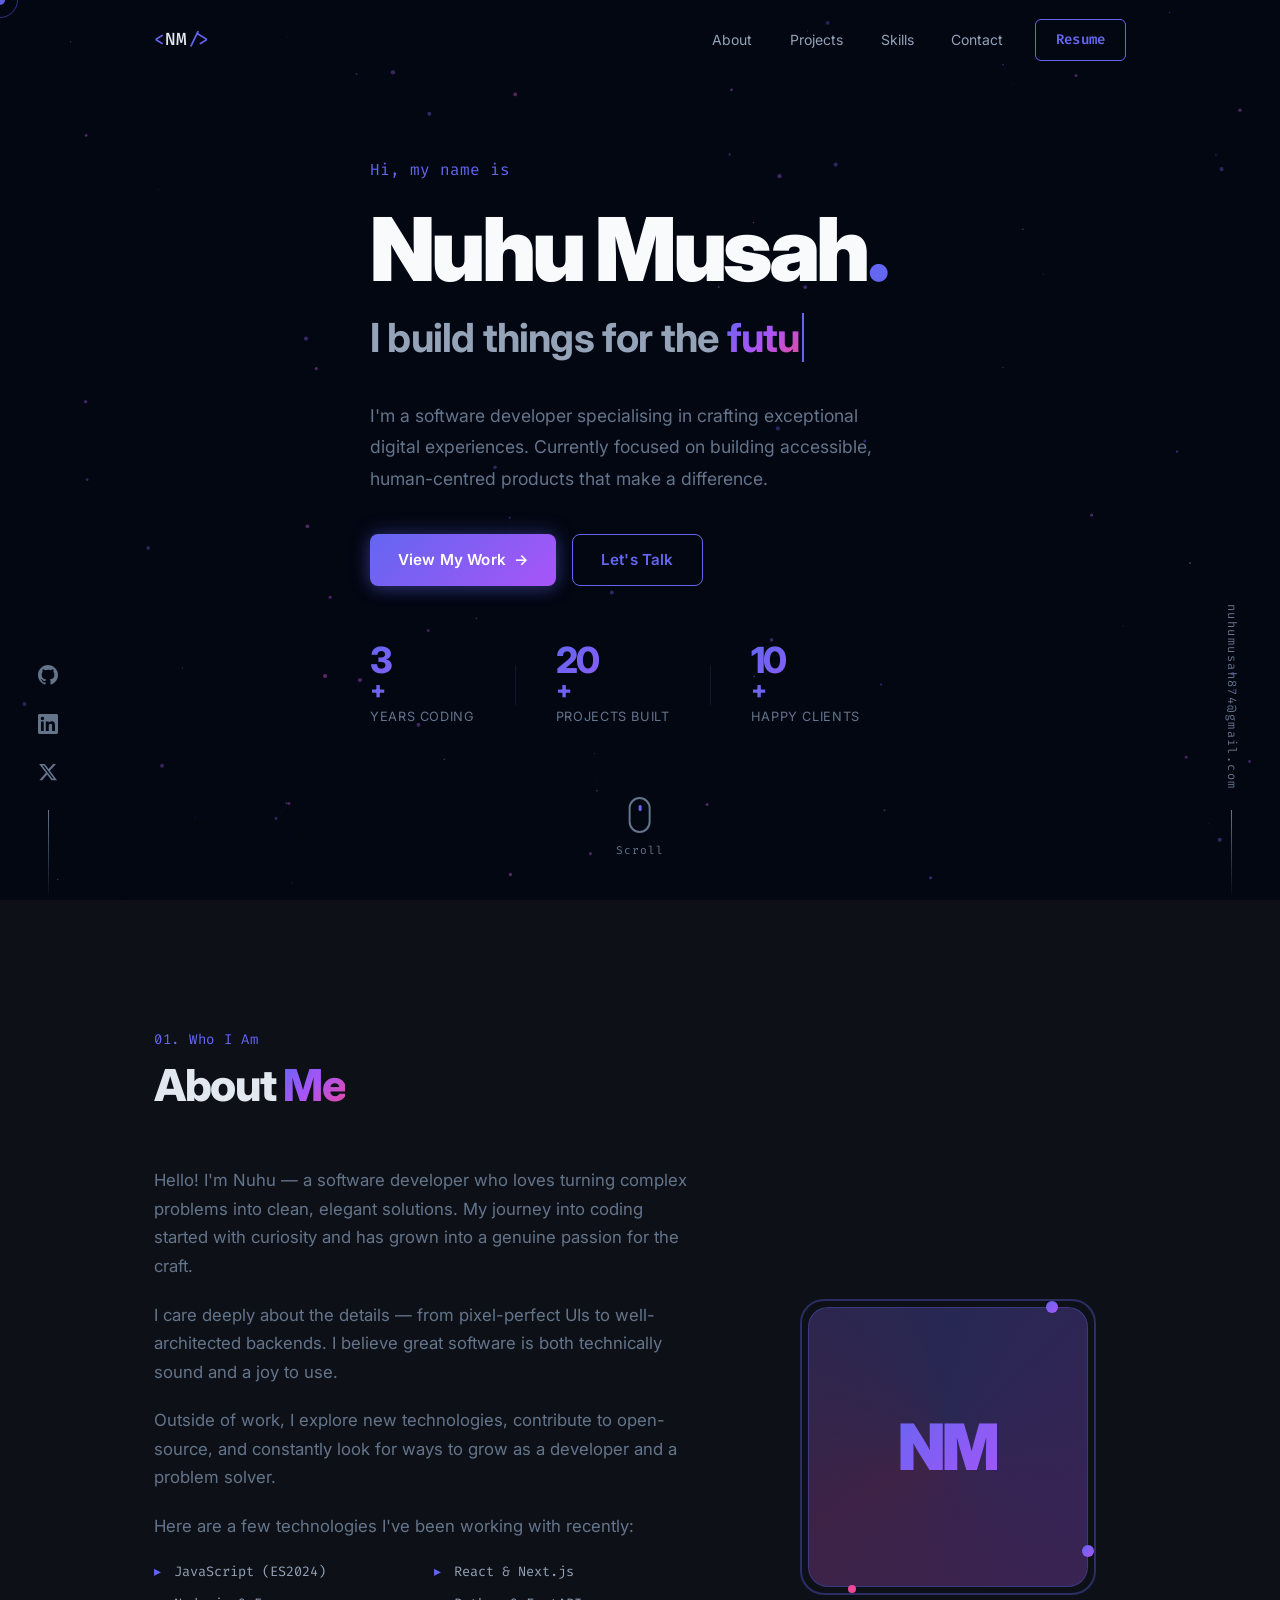
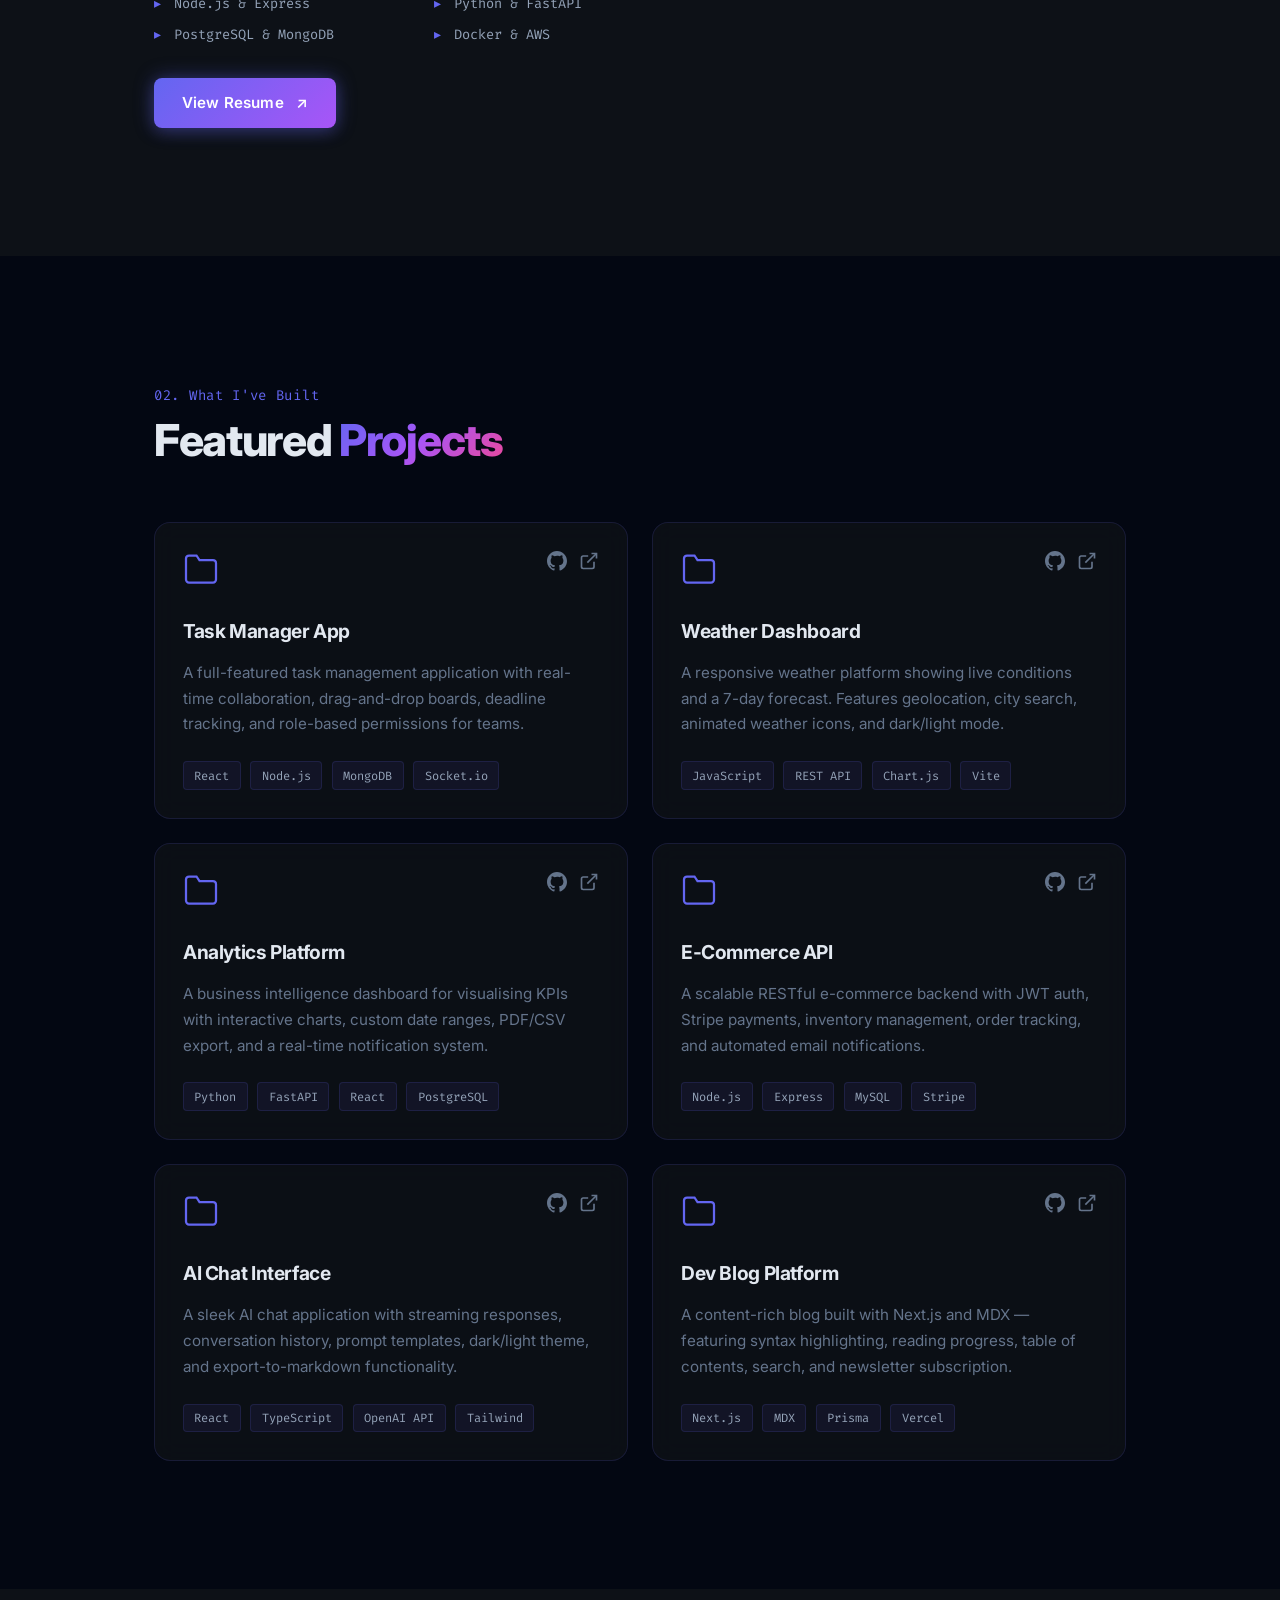
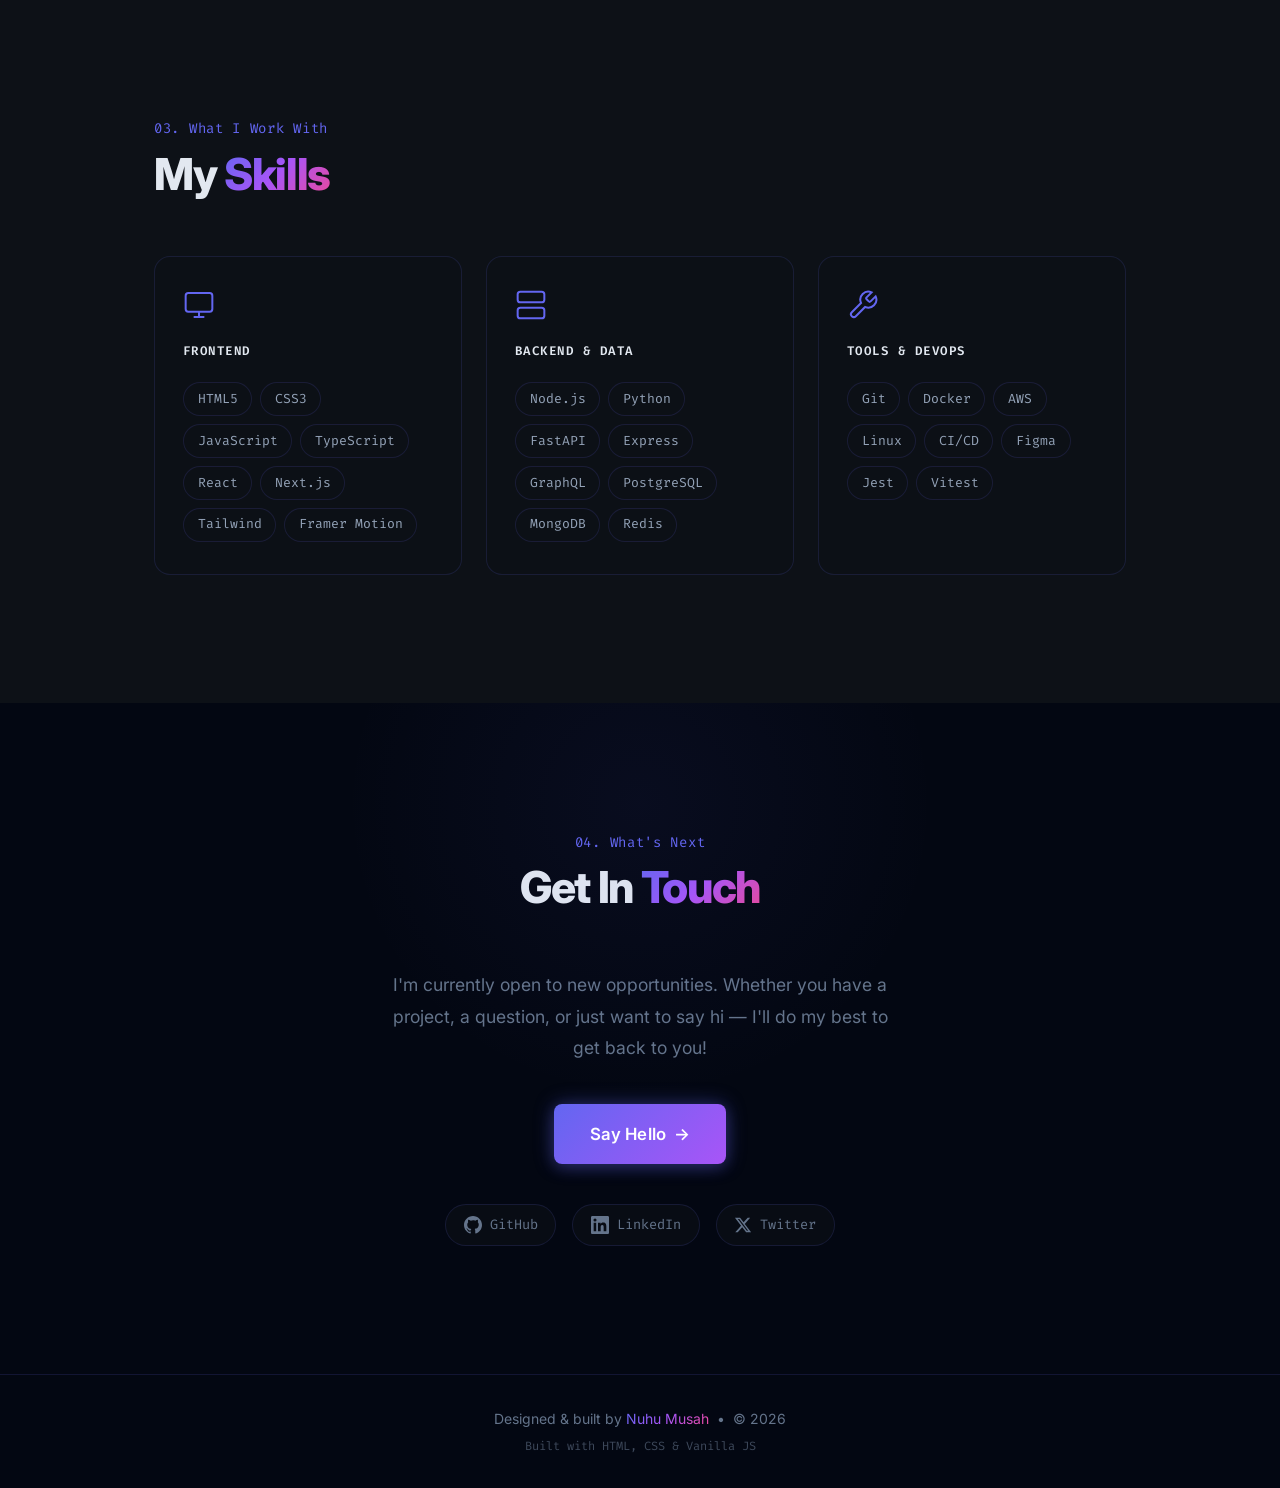
==== commit 5c73b072: "Replace skill percentage bars with category cards Removes arbitrary progress bars in favour of three" ====
--- a/index.html
+++ b/index.html
@@ -342,68 +342,56 @@
       <div class="container">
         <p class="section-eyebrow reveal-up">03. What I Work With</p>
         <h2 class="section-title reveal-up">My <span class="gradient-text">Skills</span></h2>
-        <div class="skills__layout">
-          <div class="skills__bars reveal-up">
-            <div class="skill-bar">
-              <div class="skill-bar__header">
-                <span>JavaScript / TypeScript</span><span class="skill-bar__pct">92%</span>
-              </div>
-              <div class="skill-bar__track"><div class="skill-bar__fill" data-width="92"></div></div>
-            </div>
-            <div class="skill-bar">
-              <div class="skill-bar__header">
-                <span>React / Next.js</span><span class="skill-bar__pct">88%</span>
-              </div>
-              <div class="skill-bar__track"><div class="skill-bar__fill" data-width="88"></div></div>
-            </div>
-            <div class="skill-bar">
-              <div class="skill-bar__header">
-                <span>Node.js / Python</span><span class="skill-bar__pct">85%</span>
-              </div>
-              <div class="skill-bar__track"><div class="skill-bar__fill" data-width="85"></div></div>
-            </div>
-            <div class="skill-bar">
-              <div class="skill-bar__header">
-                <span>SQL / NoSQL Databases</span><span class="skill-bar__pct">80%</span>
-              </div>
-              <div class="skill-bar__track"><div class="skill-bar__fill" data-width="80"></div></div>
-            </div>
-            <div class="skill-bar">
-              <div class="skill-bar__header">
-                <span>Docker / Cloud (AWS)</span><span class="skill-bar__pct">72%</span>
-              </div>
-              <div class="skill-bar__track"><div class="skill-bar__fill" data-width="72"></div></div>
-            </div>
-          </div>
-          <div class="skills__pills-section reveal-up">
-            <div class="skill-group">
-              <h3>Frontend</h3>
-              <div class="pill-grid">
-                <span class="pill">HTML5</span><span class="pill">CSS3</span>
-                <span class="pill">JavaScript</span><span class="pill">TypeScript</span>
-                <span class="pill">React</span><span class="pill">Next.js</span>
-                <span class="pill">Tailwind</span><span class="pill">Framer Motion</span>
-              </div>
-            </div>
-            <div class="skill-group">
-              <h3>Backend &amp; Data</h3>
-              <div class="pill-grid">
-                <span class="pill">Node.js</span><span class="pill">Python</span>
-                <span class="pill">FastAPI</span><span class="pill">Express</span>
-                <span class="pill">GraphQL</span><span class="pill">PostgreSQL</span>
-                <span class="pill">MongoDB</span><span class="pill">Redis</span>
-              </div>
-            </div>
-            <div class="skill-group">
-              <h3>Tools</h3>
-              <div class="pill-grid">
-                <span class="pill">Git</span><span class="pill">Docker</span>
-                <span class="pill">AWS</span><span class="pill">Linux</span>
-                <span class="pill">CI/CD</span><span class="pill">Figma</span>
-                <span class="pill">Jest</span><span class="pill">Vitest</span>
-              </div>
-            </div>
-          </div>
+        <div class="skills__categories">
+
+          <div class="skill-category reveal-up">
+            <div class="skill-category__icon">
+              <svg viewBox="0 0 24 24" fill="none" stroke="currentColor" stroke-width="1.5" width="32" height="32">
+                <rect x="2" y="3" width="20" height="14" rx="2"/>
+                <path d="M8 21h8M12 17v4"/>
+              </svg>
+            </div>
+            <h3 class="skill-category__title">Frontend</h3>
+            <div class="pill-grid">
+              <span class="pill">HTML5</span><span class="pill">CSS3</span>
+              <span class="pill">JavaScript</span><span class="pill">TypeScript</span>
+              <span class="pill">React</span><span class="pill">Next.js</span>
+              <span class="pill">Tailwind</span><span class="pill">Framer Motion</span>
+            </div>
+          </div>
+
+          <div class="skill-category reveal-up">
+            <div class="skill-category__icon">
+              <svg viewBox="0 0 24 24" fill="none" stroke="currentColor" stroke-width="1.5" width="32" height="32">
+                <rect x="2" y="2" width="20" height="8" rx="2"/>
+                <rect x="2" y="14" width="20" height="8" rx="2"/>
+                <line x1="6" y1="6" x2="6.01" y2="6"/><line x1="6" y1="18" x2="6.01" y2="18"/>
+              </svg>
+            </div>
+            <h3 class="skill-category__title">Backend &amp; Data</h3>
+            <div class="pill-grid">
+              <span class="pill">Node.js</span><span class="pill">Python</span>
+              <span class="pill">FastAPI</span><span class="pill">Express</span>
+              <span class="pill">GraphQL</span><span class="pill">PostgreSQL</span>
+              <span class="pill">MongoDB</span><span class="pill">Redis</span>
+            </div>
+          </div>
+
+          <div class="skill-category reveal-up">
+            <div class="skill-category__icon">
+              <svg viewBox="0 0 24 24" fill="none" stroke="currentColor" stroke-width="1.5" width="32" height="32">
+                <path d="M14.7 6.3a1 1 0 0 0 0 1.4l1.6 1.6a1 1 0 0 0 1.4 0l3.77-3.77a6 6 0 0 1-7.94 7.94l-6.91 6.91a2.12 2.12 0 0 1-3-3l6.91-6.91a6 6 0 0 1 7.94-7.94l-3.76 3.76z"/>
+              </svg>
+            </div>
+            <h3 class="skill-category__title">Tools &amp; DevOps</h3>
+            <div class="pill-grid">
+              <span class="pill">Git</span><span class="pill">Docker</span>
+              <span class="pill">AWS</span><span class="pill">Linux</span>
+              <span class="pill">CI/CD</span><span class="pill">Figma</span>
+              <span class="pill">Jest</span><span class="pill">Vitest</span>
+            </div>
+          </div>
+
         </div>
       </div>
     </section>
--- a/style.css
+++ b/style.css
@@ -709,66 +709,53 @@
    ============================================================ */
 .skills { background: var(--bg-2); }
 
-.skills__layout {
+.skills__categories {
   display: grid;
-  grid-template-columns: 1fr 1fr;
-  gap: 4rem;
-  align-items: start;
-}
-
-/* Skill bars */
-.skill-bar { margin-bottom: 1.75rem; }
-
-.skill-bar__header {
-  display: flex;
-  justify-content: space-between;
-  margin-bottom: 0.6rem;
-  font-size: 0.9rem;
-  color: var(--text-dim);
-  font-weight: 500;
-}
-
-.skill-bar__pct { font-family: var(--mono); color: var(--accent-1); }
-
-.skill-bar__track {
-  height: 6px;
-  background: rgba(99,102,241,0.1);
-  border-radius: 3px;
-  overflow: hidden;
-}
-
-.skill-bar__fill {
-  height: 100%;
-  width: 0;
-  background: linear-gradient(90deg, var(--accent-1), var(--accent-2));
-  border-radius: 3px;
-  transition: width 1.2s cubic-bezier(0.4, 0, 0.2, 1);
+  grid-template-columns: repeat(3, 1fr);
+  gap: 1.5rem;
+}
+
+.skill-category {
+  background: rgba(13, 17, 23, 0.6);
+  border: 1px solid var(--border);
+  border-radius: 16px;
+  padding: 2rem 1.75rem;
   position: relative;
   overflow: hidden;
-}
-
-.skill-bar__fill::after {
+  transition: border-color 0.3s var(--ease), transform 0.3s var(--ease), box-shadow 0.3s var(--ease);
+}
+
+.skill-category::before {
   content: '';
   position: absolute;
-  inset: 0;
-  background: linear-gradient(90deg, transparent, rgba(255,255,255,0.25), transparent);
-  animation: shimmer 2s infinite;
-}
-
-@keyframes shimmer {
-  0% { transform: translateX(-100%); }
-  100% { transform: translateX(200%); }
-}
-
-/* Pills */
-.skill-group { margin-bottom: 2rem; }
-.skill-group h3 {
-  font-size: 0.75rem;
+  top: 0; left: 0; right: 0;
+  height: 1px;
+  background: linear-gradient(90deg, transparent, var(--accent-1), transparent);
+  opacity: 0;
+  transition: opacity 0.3s var(--ease);
+}
+
+.skill-category:hover {
+  border-color: var(--border-hover);
+  transform: translateY(-4px);
+  box-shadow: 0 20px 40px rgba(99, 102, 241, 0.1);
+}
+
+.skill-category:hover::before { opacity: 1; }
+
+.skill-category__icon {
+  color: var(--accent-1);
+  margin-bottom: 1.25rem;
+  display: flex;
+}
+
+.skill-category__title {
+  font-size: 0.78rem;
   font-weight: 600;
   text-transform: uppercase;
   letter-spacing: 0.12em;
-  color: var(--accent-1);
-  margin-bottom: 0.85rem;
+  color: var(--text);
+  margin-bottom: 1.25rem;
   font-family: var(--mono);
 }
 
@@ -922,9 +909,8 @@
   .about__photo { order: -1; }
   .photo-frame { width: 210px; height: 210px; }
 
-  .skills__layout {
-    grid-template-columns: 1fr;
-    gap: 2.5rem;
+  .skills__categories {
+    grid-template-columns: 1fr 1fr;
   }
 
   .hero__content { max-width: 100%; }
@@ -949,9 +935,8 @@
   .photo-frame { width: 190px; height: 190px; }
   .avatar-letters { font-size: 3rem; }
 
-  .skills__layout {
-    grid-template-columns: 1fr;
-    gap: 2.5rem;
+  .skills__categories {
+    grid-template-columns: 1fr 1fr;
   }
 
   .section-title { margin-bottom: 2.5rem; }
@@ -1018,8 +1003,8 @@
   .projects__grid { grid-template-columns: 1fr; }
   .about__tech-list { grid-template-columns: 1fr; }
   .photo-frame { width: 170px; height: 170px; }
-
-  .skill-bar__header { font-size: 0.82rem; }
+  .skills__categories { grid-template-columns: 1fr; }
+
   .pill { font-size: 0.76rem; padding: 0.25rem 0.65rem; }
 
   .contact__sub { font-size: 0.92rem; }
@@ -1060,9 +1045,7 @@
 
   .about__tech-list li { font-size: 0.78rem; }
 
-  .skill-group h3 { font-size: 0.68rem; }
   .pill { font-size: 0.72rem; padding: 0.2rem 0.55rem; }
-  .skill-bar__header { font-size: 0.78rem; }
 
   .social-pill { padding: 0.35rem 0.7rem; font-size: 0.74rem; }
   .btn--xl { padding: 0.75rem 1.4rem; font-size: 0.9rem; width: 100%; justify-content: center; }
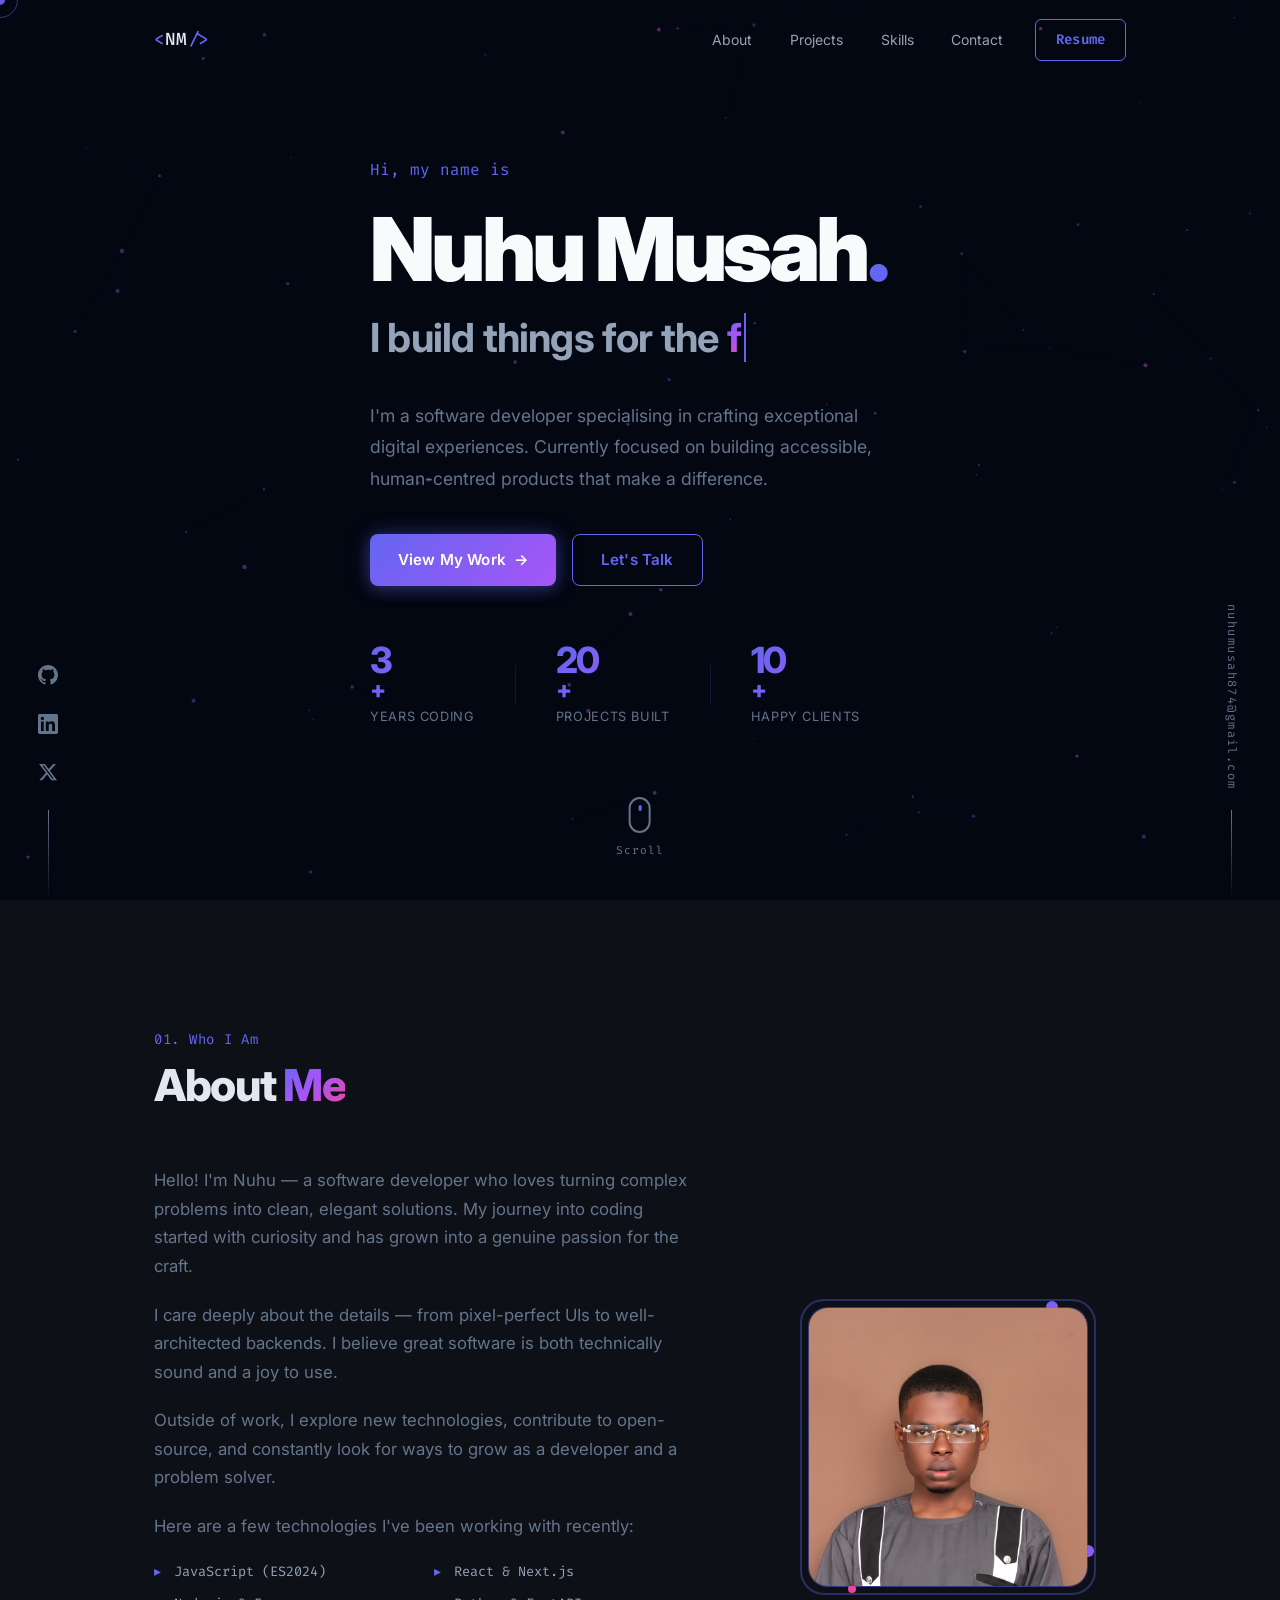
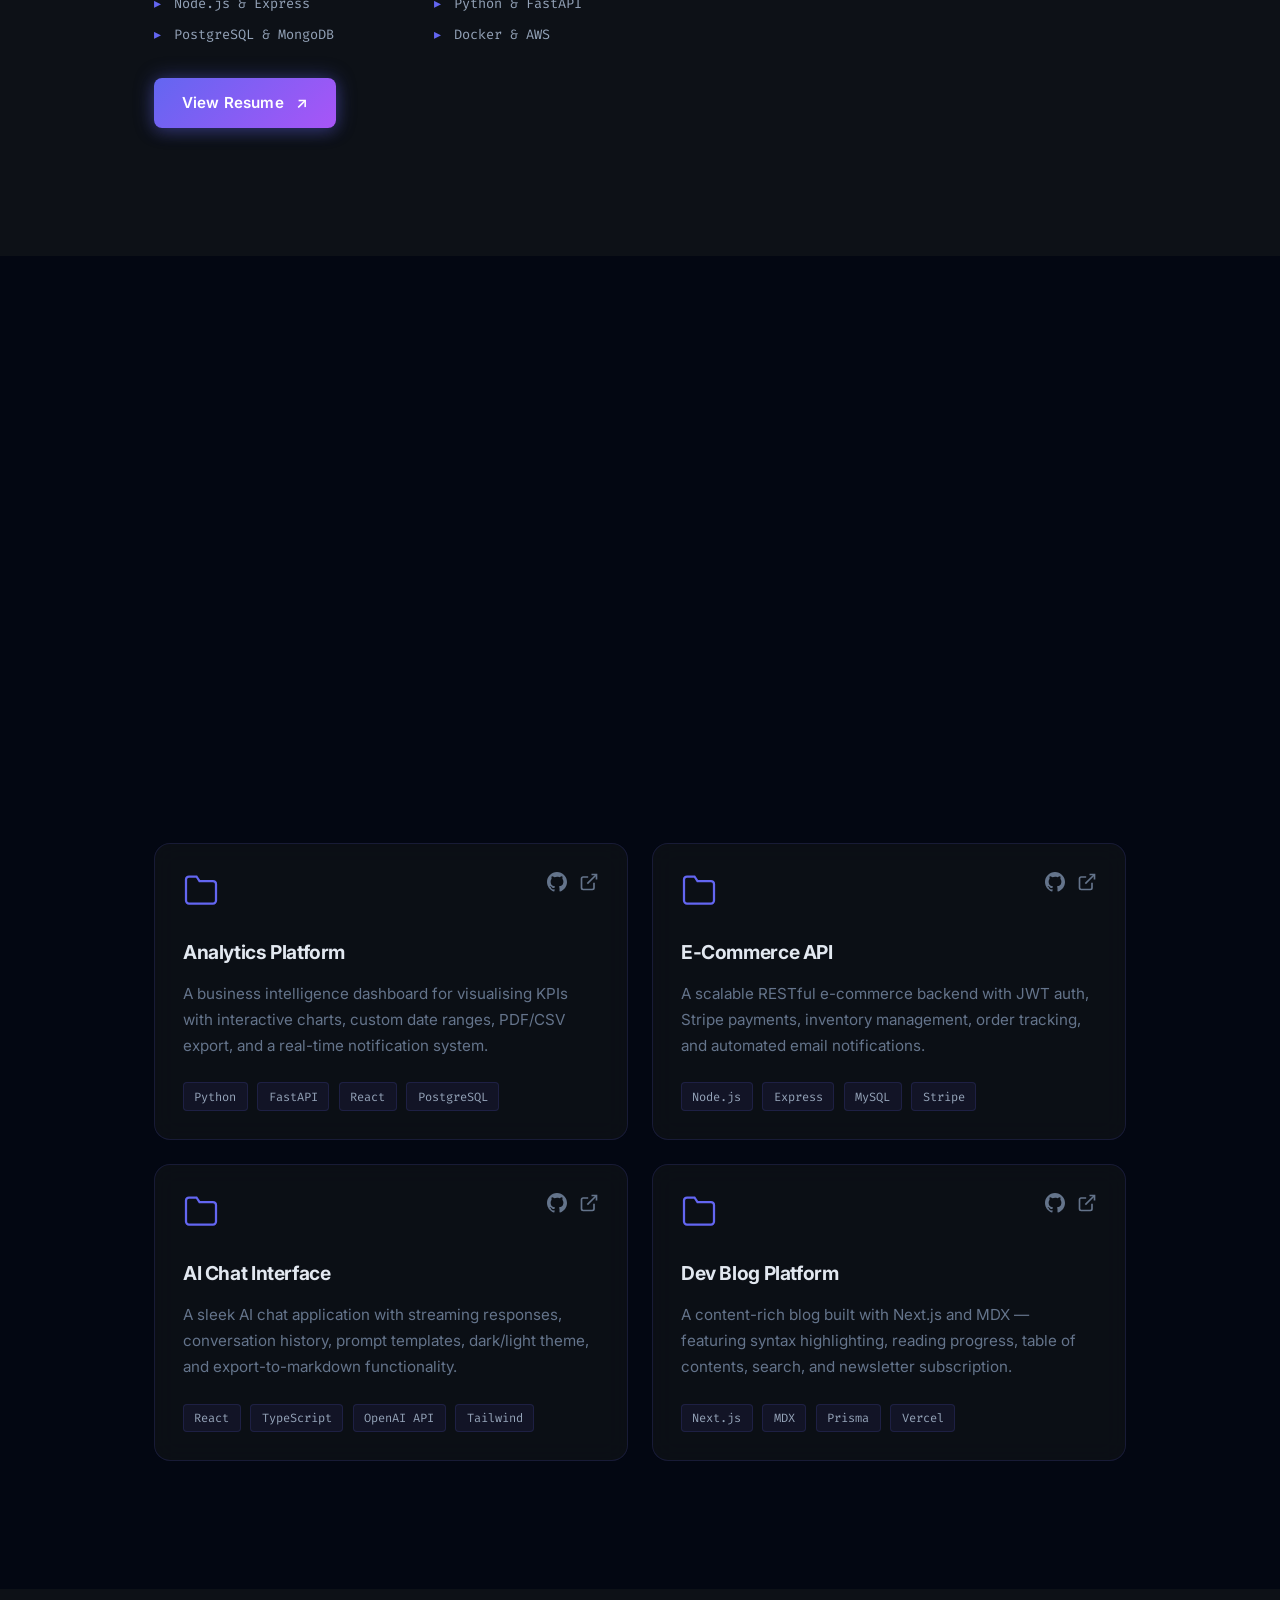
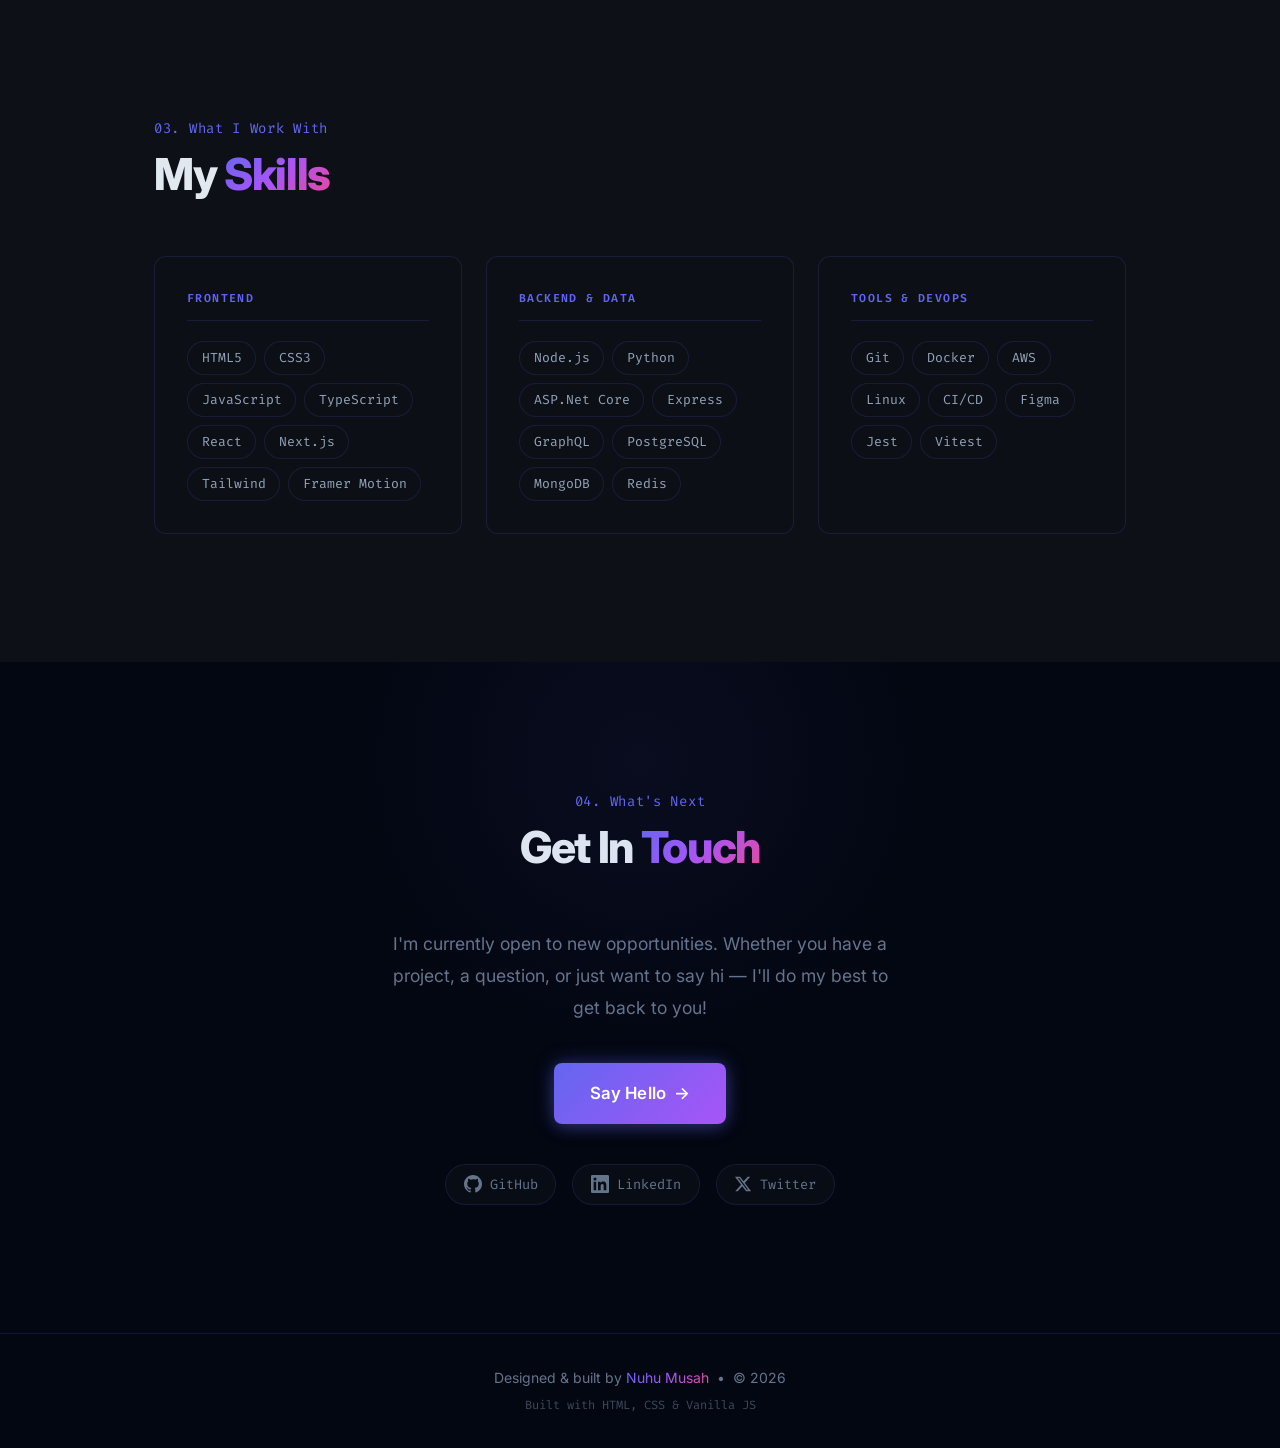
==== commit ab42d4a9: "Redesign skills section and add profile photo Replaces skill percentage bars with card-style pill gr" ====
--- a/index.html
+++ b/index.html
@@ -140,7 +140,7 @@
           <div class="about__photo reveal-up">
             <div class="photo-frame">
               <div class="photo-inner">
-                <div class="avatar-letters">NM</div>
+                <img src="IMG_3099 copy.jpg" alt="Nuhu Musah" class="avatar-img" />
               </div>
               <div class="photo-border"></div>
               <div class="photo-dot photo-dot--1"></div>
@@ -342,16 +342,9 @@
       <div class="container">
         <p class="section-eyebrow reveal-up">03. What I Work With</p>
         <h2 class="section-title reveal-up">My <span class="gradient-text">Skills</span></h2>
-        <div class="skills__categories">
-
-          <div class="skill-category reveal-up">
-            <div class="skill-category__icon">
-              <svg viewBox="0 0 24 24" fill="none" stroke="currentColor" stroke-width="1.5" width="32" height="32">
-                <rect x="2" y="3" width="20" height="14" rx="2"/>
-                <path d="M8 21h8M12 17v4"/>
-              </svg>
-            </div>
-            <h3 class="skill-category__title">Frontend</h3>
+        <div class="skills__groups">
+          <div class="skill-group reveal-up">
+            <h3>Frontend</h3>
             <div class="pill-grid">
               <span class="pill">HTML5</span><span class="pill">CSS3</span>
               <span class="pill">JavaScript</span><span class="pill">TypeScript</span>
@@ -359,31 +352,17 @@
               <span class="pill">Tailwind</span><span class="pill">Framer Motion</span>
             </div>
           </div>
-
-          <div class="skill-category reveal-up">
-            <div class="skill-category__icon">
-              <svg viewBox="0 0 24 24" fill="none" stroke="currentColor" stroke-width="1.5" width="32" height="32">
-                <rect x="2" y="2" width="20" height="8" rx="2"/>
-                <rect x="2" y="14" width="20" height="8" rx="2"/>
-                <line x1="6" y1="6" x2="6.01" y2="6"/><line x1="6" y1="18" x2="6.01" y2="18"/>
-              </svg>
-            </div>
-            <h3 class="skill-category__title">Backend &amp; Data</h3>
+          <div class="skill-group reveal-up">
+            <h3>Backend &amp; Data</h3>
             <div class="pill-grid">
               <span class="pill">Node.js</span><span class="pill">Python</span>
-              <span class="pill">FastAPI</span><span class="pill">Express</span>
+              <span class="pill">ASP.Net Core</span><span class="pill">Express</span>
               <span class="pill">GraphQL</span><span class="pill">PostgreSQL</span>
               <span class="pill">MongoDB</span><span class="pill">Redis</span>
             </div>
           </div>
-
-          <div class="skill-category reveal-up">
-            <div class="skill-category__icon">
-              <svg viewBox="0 0 24 24" fill="none" stroke="currentColor" stroke-width="1.5" width="32" height="32">
-                <path d="M14.7 6.3a1 1 0 0 0 0 1.4l1.6 1.6a1 1 0 0 0 1.4 0l3.77-3.77a6 6 0 0 1-7.94 7.94l-6.91 6.91a2.12 2.12 0 0 1-3-3l6.91-6.91a6 6 0 0 1 7.94-7.94l-3.76 3.76z"/>
-              </svg>
-            </div>
-            <h3 class="skill-category__title">Tools &amp; DevOps</h3>
+          <div class="skill-group reveal-up">
+            <h3>Tools &amp; DevOps</h3>
             <div class="pill-grid">
               <span class="pill">Git</span><span class="pill">Docker</span>
               <span class="pill">AWS</span><span class="pill">Linux</span>
@@ -391,7 +370,6 @@
               <span class="pill">Jest</span><span class="pill">Vitest</span>
             </div>
           </div>
-
         </div>
       </div>
     </section>
@@ -413,7 +391,7 @@
             <svg viewBox="0 0 24 24" fill="currentColor" width="18" height="18"><path d="M12 0C5.37 0 0 5.37 0 12c0 5.3 3.44 9.8 8.21 11.39.6.11.82-.26.82-.58v-2.03c-3.34.72-4.04-1.61-4.04-1.61-.55-1.39-1.34-1.76-1.34-1.76-1.09-.74.08-.73.08-.73 1.2.09 1.84 1.24 1.84 1.24 1.07 1.83 2.8 1.3 3.49 1 .11-.78.42-1.3.76-1.6-2.67-.3-5.47-1.33-5.47-5.93 0-1.31.47-2.38 1.24-3.22-.13-.3-.54-1.52.12-3.18 0 0 1.01-.32 3.3 1.23a11.5 11.5 0 0 1 3-.4c1.02 0 2.04.13 3 .4 2.28-1.55 3.29-1.23 3.29-1.23.66 1.66.25 2.88.12 3.18.77.84 1.24 1.91 1.24 3.22 0 4.61-2.81 5.63-5.48 5.92.43.37.81 1.1.81 2.22v3.29c0 .32.21.7.82.58C20.56 21.8 24 17.3 24 12c0-6.63-5.37-12-12-12z"/></svg>
             GitHub
           </a>
-          <a href="https://linkedin.com/in/" target="_blank" rel="noopener" class="social-pill">
+          <a href="https://linkedin.com/in/nuhu-musah-ibrahim" target="_blank" rel="noopener" class="social-pill">
             <svg viewBox="0 0 24 24" fill="currentColor" width="18" height="18"><path d="M20.45 20.45h-3.56v-5.57c0-1.33-.02-3.04-1.85-3.04-1.85 0-2.13 1.45-2.13 2.94v5.67H9.35V9h3.41v1.56h.05c.48-.9 1.64-1.85 3.37-1.85 3.6 0 4.27 2.37 4.27 5.46v6.28zM5.34 7.43a2.07 2.07 0 1 1 0-4.14 2.07 2.07 0 0 1 0 4.14zM6.9 20.45H3.56V9H6.9v11.45zM22.22 0H1.77C.79 0 0 .77 0 1.73v20.54C0 23.23.79 24 1.77 24h20.45C23.21 24 24 23.23 24 22.27V1.73C24 .77 23.21 0 22.22 0z"/></svg>
             LinkedIn
           </a>
--- a/style.css
+++ b/style.css
@@ -582,6 +582,15 @@
 
 @keyframes spin { to { transform: rotate(360deg); } }
 
+.avatar-img {
+  width: 100%;
+  height: 100%;
+  object-fit: cover;
+  object-position: center top;
+  position: relative;
+  z-index: 1;
+}
+
 .avatar-letters {
   font-size: 4rem;
   font-weight: 900;
@@ -709,54 +718,35 @@
    ============================================================ */
 .skills { background: var(--bg-2); }
 
-.skills__categories {
+.skills__groups {
   display: grid;
   grid-template-columns: repeat(3, 1fr);
   gap: 1.5rem;
 }
 
-.skill-category {
-  background: rgba(13, 17, 23, 0.6);
+.skill-group {
+  background: var(--bg-card);
   border: 1px solid var(--border);
-  border-radius: 16px;
-  padding: 2rem 1.75rem;
-  position: relative;
-  overflow: hidden;
-  transition: border-color 0.3s var(--ease), transform 0.3s var(--ease), box-shadow 0.3s var(--ease);
-}
-
-.skill-category::before {
-  content: '';
-  position: absolute;
-  top: 0; left: 0; right: 0;
-  height: 1px;
-  background: linear-gradient(90deg, transparent, var(--accent-1), transparent);
-  opacity: 0;
-  transition: opacity 0.3s var(--ease);
-}
-
-.skill-category:hover {
+  border-radius: 12px;
+  padding: 2rem;
+  transition: border-color 0.3s var(--ease), transform 0.3s var(--ease);
+}
+
+.skill-group:hover {
   border-color: var(--border-hover);
-  transform: translateY(-4px);
-  box-shadow: 0 20px 40px rgba(99, 102, 241, 0.1);
-}
-
-.skill-category:hover::before { opacity: 1; }
-
-.skill-category__icon {
-  color: var(--accent-1);
-  margin-bottom: 1.25rem;
-  display: flex;
-}
-
-.skill-category__title {
-  font-size: 0.78rem;
+  transform: translateY(-3px);
+}
+
+.skill-group h3 {
+  font-size: 0.72rem;
   font-weight: 600;
   text-transform: uppercase;
   letter-spacing: 0.12em;
-  color: var(--text);
+  color: var(--accent-1);
   margin-bottom: 1.25rem;
   font-family: var(--mono);
+  padding-bottom: 0.75rem;
+  border-bottom: 1px solid var(--border);
 }
 
 .pill-grid { display: flex; flex-wrap: wrap; gap: 0.5rem; }
@@ -909,7 +899,7 @@
   .about__photo { order: -1; }
   .photo-frame { width: 210px; height: 210px; }
 
-  .skills__categories {
+  .skills__groups {
     grid-template-columns: 1fr 1fr;
   }
 
@@ -935,7 +925,7 @@
   .photo-frame { width: 190px; height: 190px; }
   .avatar-letters { font-size: 3rem; }
 
-  .skills__categories {
+  .skills__groups {
     grid-template-columns: 1fr 1fr;
   }
 
@@ -1003,7 +993,7 @@
   .projects__grid { grid-template-columns: 1fr; }
   .about__tech-list { grid-template-columns: 1fr; }
   .photo-frame { width: 170px; height: 170px; }
-  .skills__categories { grid-template-columns: 1fr; }
+  .skills__groups { grid-template-columns: 1fr; }
 
   .pill { font-size: 0.76rem; padding: 0.25rem 0.65rem; }
 
